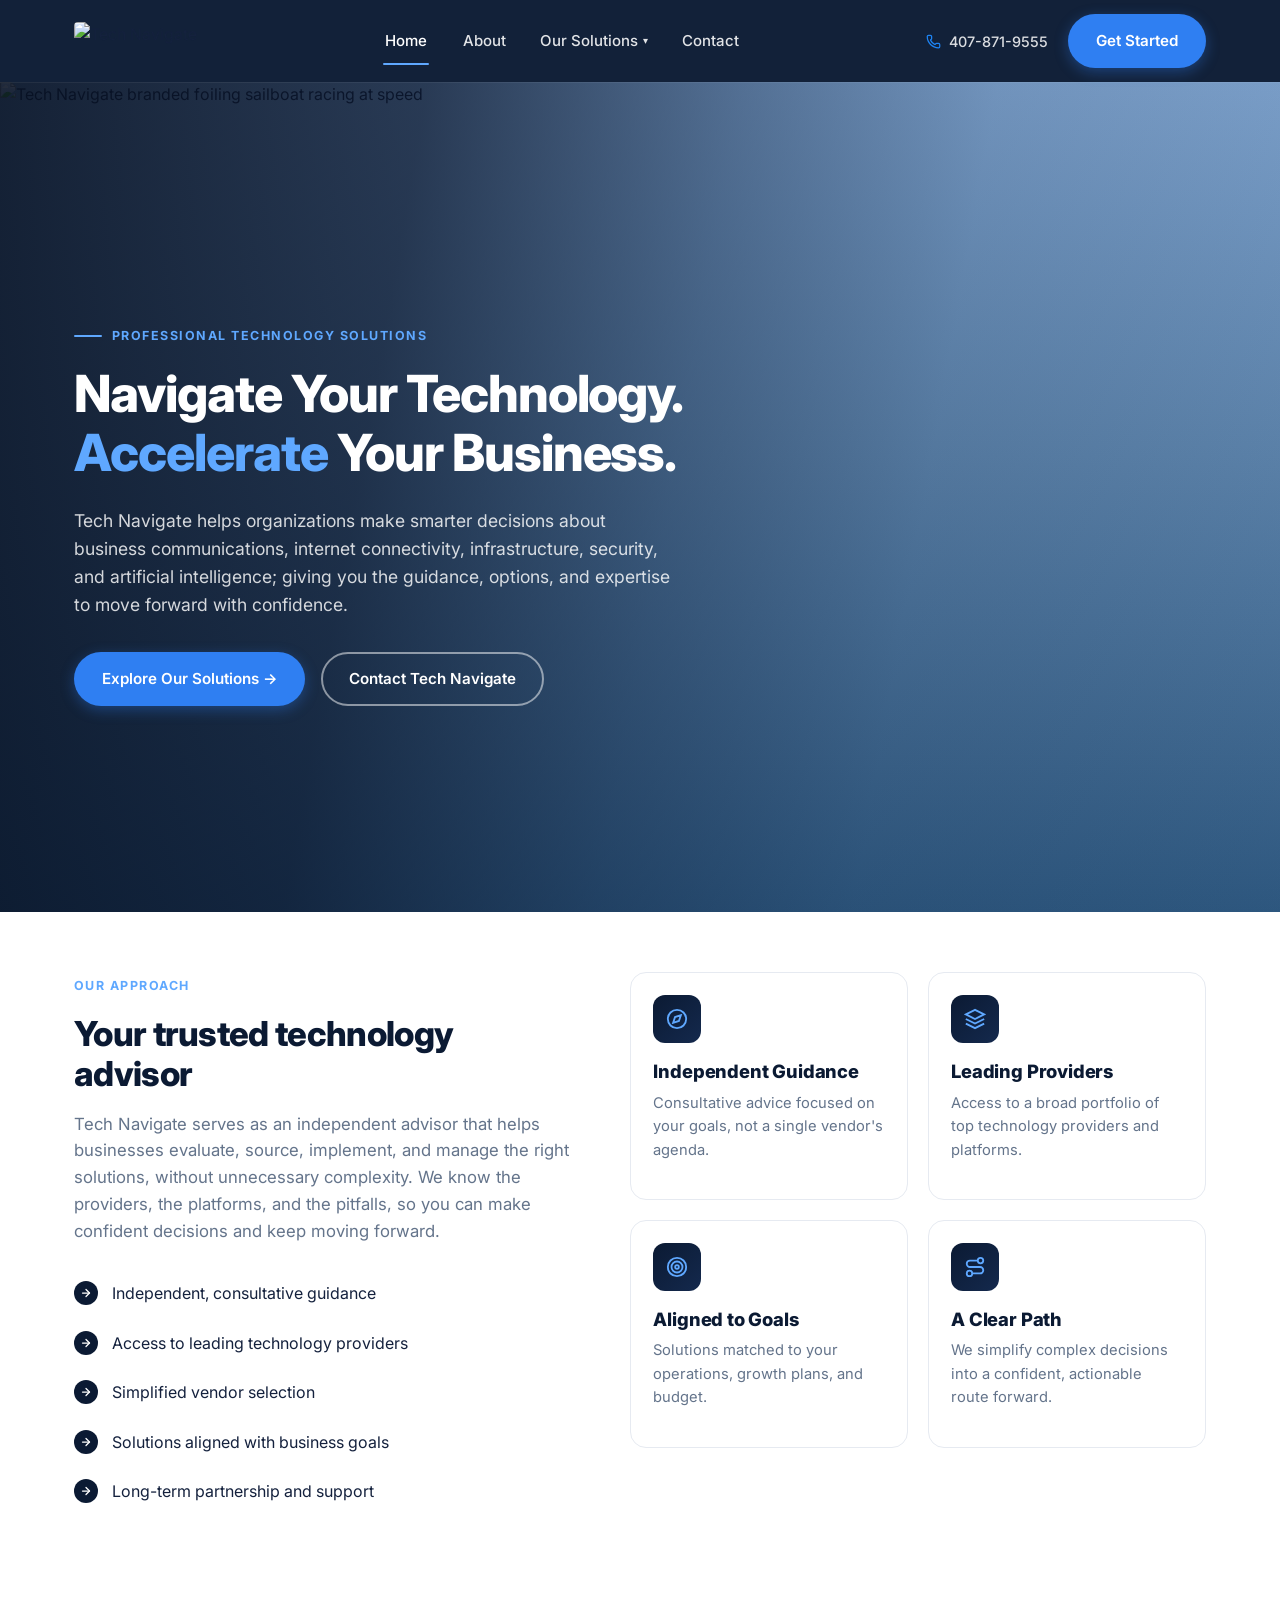
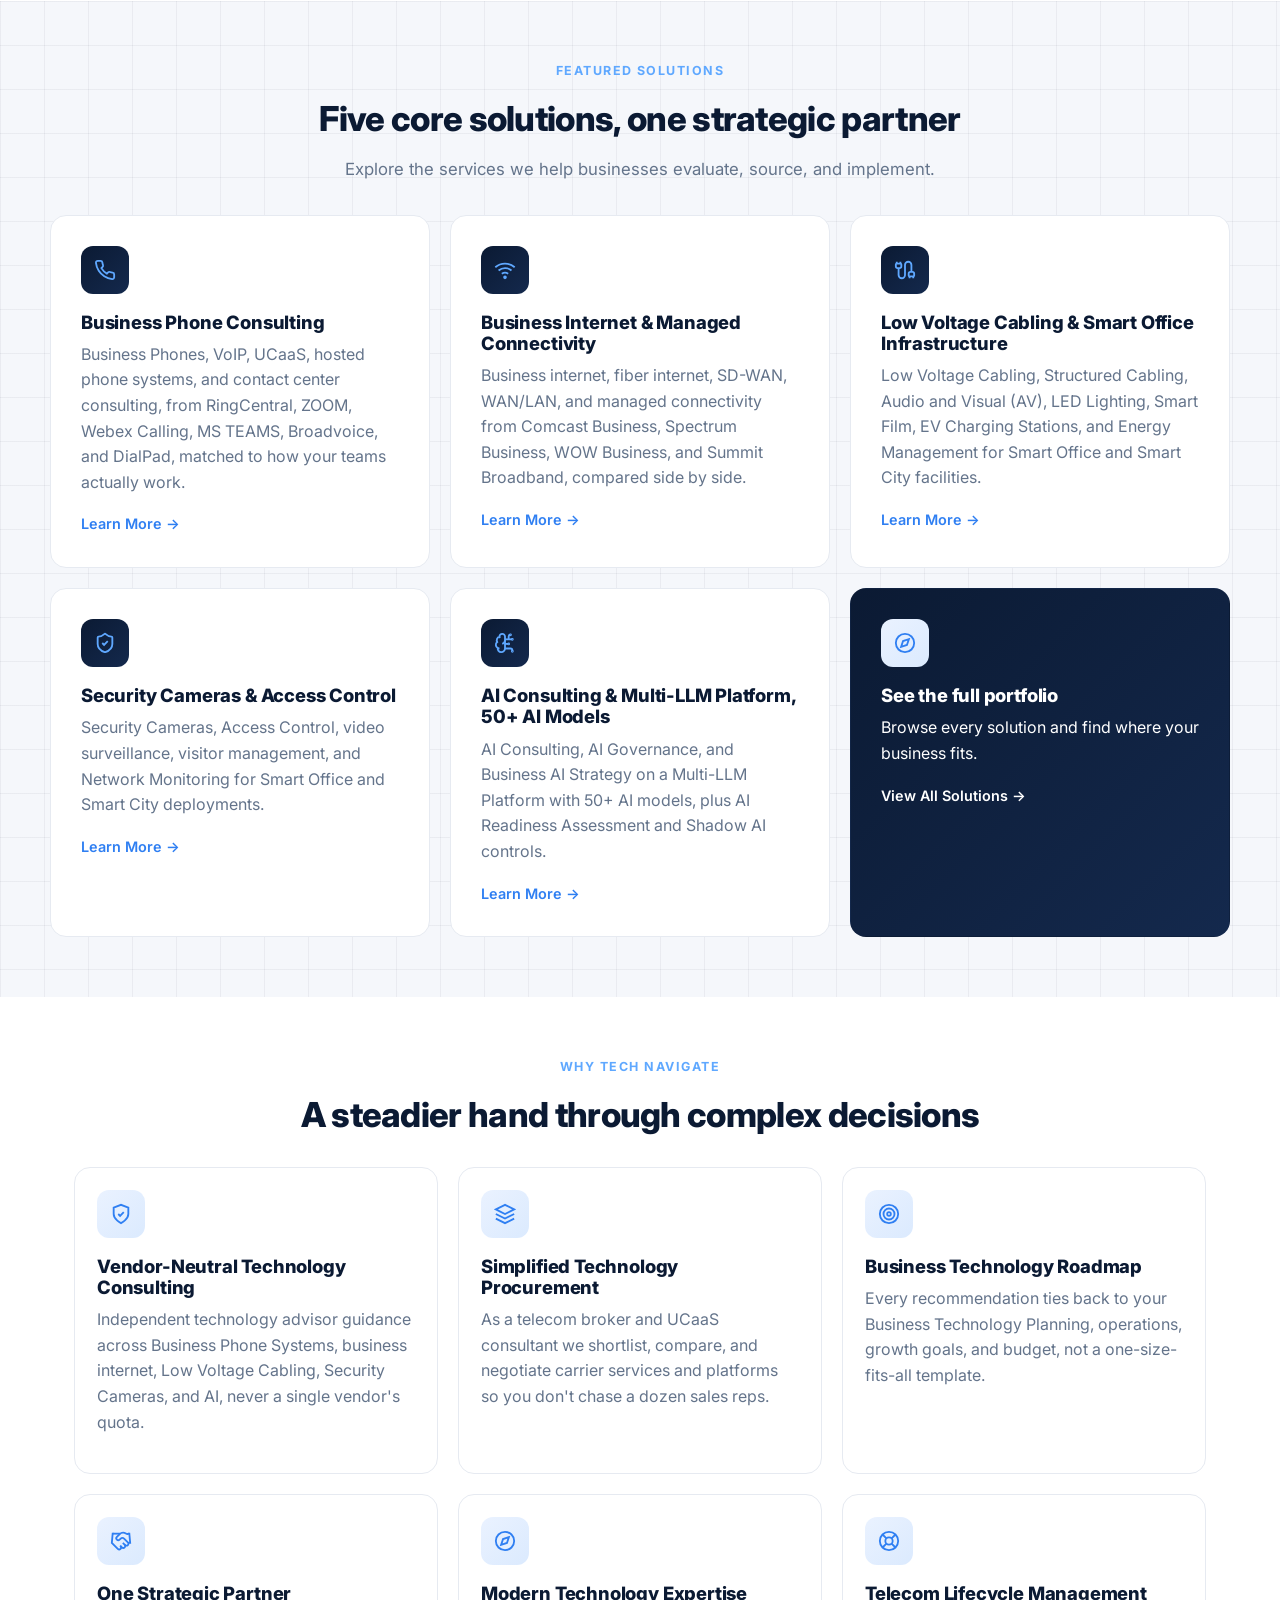
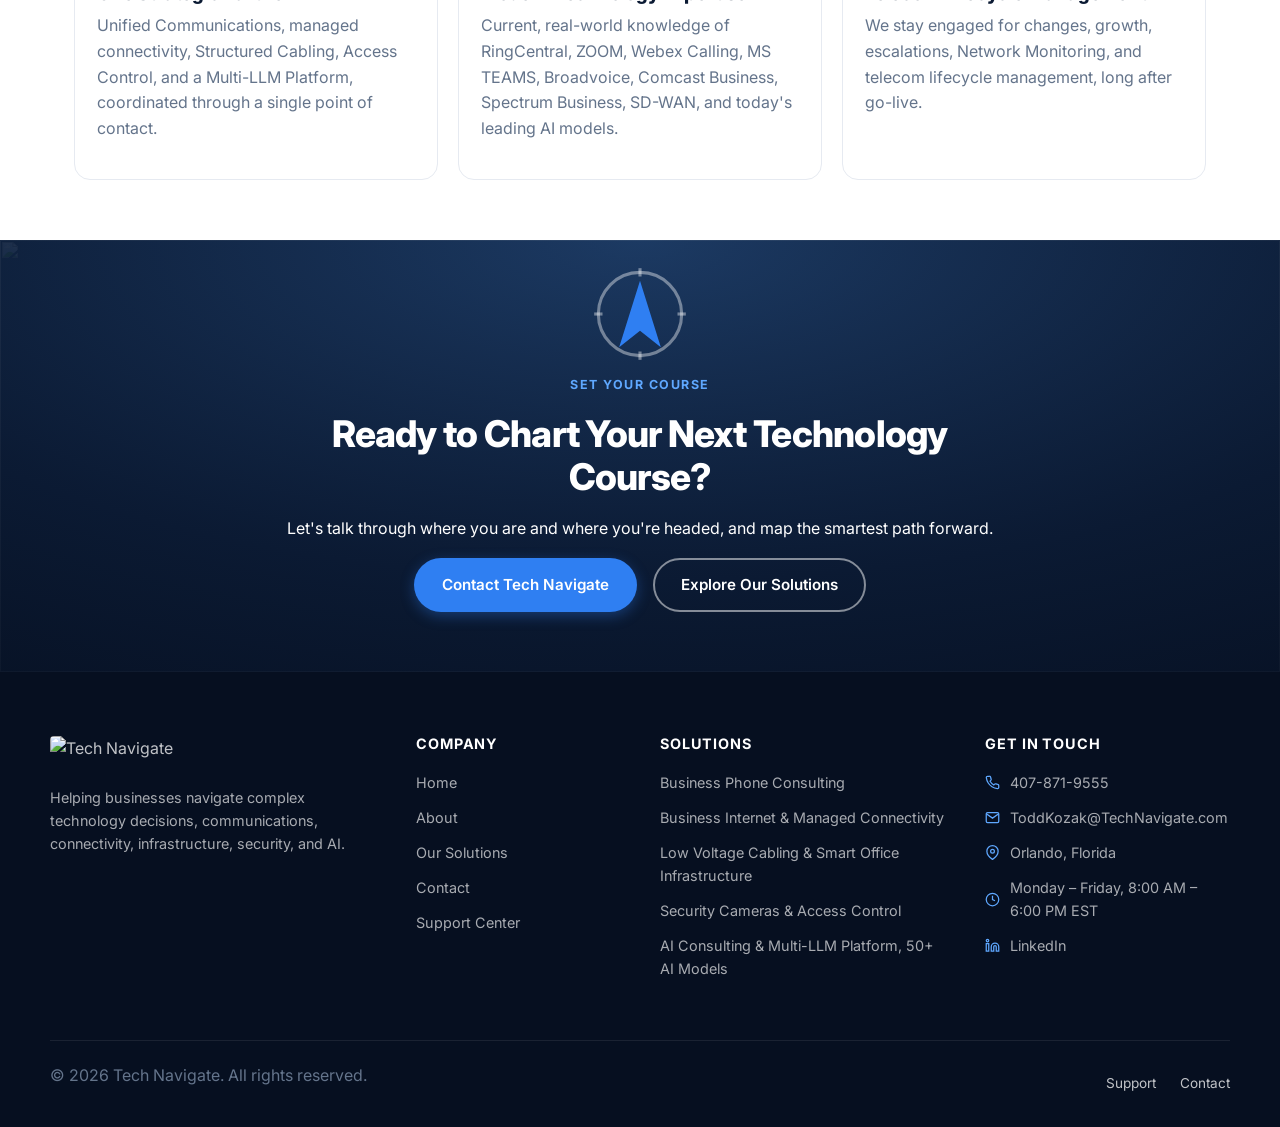
==== index.html @ 0eb5acd7 "Add files via upload" ====
<!DOCTYPE html>
<html lang="en">
<head>
<meta charset="UTF-8">
<meta name="viewport" content="width=device-width, initial-scale=1">
<title>Tech Navigate | Technology Advisor, Telecom Broker &amp; AI Consulting</title>
<meta name="description" content="Vendor-Neutral Technology Consulting for Business Phone Systems, VoIP, UCaaS, business internet, fiber, SD-WAN, Low Voltage Cabling, Security Cameras, Access Control, and a Multi-LLM AI Platform.">
<meta name="keywords" content="technology advisor, telecom broker, telecom consultant, Business Technology Planning, Business Technology Roadmap, UCaaS consultant, SD-WAN consulting, Unified Communications, VoIP, RingCentral, ZOOM, MS TEAMS, Webex Calling, Broadvoice, business internet, fiber internet, Comcast Business, Spectrum Business, WOW Business, Summit Broadband, Low Voltage Cabling, Structured Cabling, Security Cameras, Access Control, Smart Office, AI Consulting, AI Governance, Multi-LLM Platform, AI Readiness Assessment">
<meta name="google-site-verification" content="iRJsbXmgvOK9GEF063qEODKQ9oXsMOYlzMEm0OtPBQo">
<meta property="og:title" content="Tech Navigate | Technology Advisor, Telecom Broker &amp; AI Consulting">
<meta property="og:description" content="Vendor-Neutral Technology Consulting for Business Phone Systems, VoIP, UCaaS, business internet, fiber, SD-WAN, Low Voltage Cabling, Security Cameras, Access Control, and a Multi-LLM AI Platform.">
<meta property="og:type" content="website">
<meta name="twitter:card" content="summary_large_image">
<meta name="twitter:title" content="Tech Navigate | Technology Advisor, Telecom Broker &amp; AI Consulting">
<meta name="twitter:description" content="Vendor-Neutral Technology Consulting for Business Phone Systems, VoIP, UCaaS, business internet, fiber, SD-WAN, Low Voltage Cabling, Security Cameras, Access Control, and a Multi-LLM AI Platform.">
<link rel="preconnect" href="https://fonts.googleapis.com">
<link rel="preconnect" href="https://fonts.gstatic.com" crossorigin>
<link href="https://fonts.googleapis.com/css2?family=Inter:wght@400;500;600;700;800&display=swap" rel="stylesheet">
<link rel="icon" type="image/png" href="assets/favicon-v2.png">
<link rel="stylesheet" href="styles.css">
<style>
  /* Alternate hero treatment: full boat visible, no cropping.
     Trade-off: on wide screens this produces visible letterboxing
     since the photo is roughly square and the hero band is wide/short. */
  .hero-image {
    object-fit: contain !important;
    object-position: right center !important;
  }
  .hero-media::after {
    background: linear-gradient(100deg,
      rgba(6,15,32,0.88) 0%,
      rgba(8,18,38,0.72) 30%,
      rgba(11,26,51,0.38) 52%,
      rgba(11,26,51,0.12) 70%,
      rgba(11,26,51,0.02) 100%) !important;
  }
  .version-banner {
    background: #fbbf24;
    color: #1a1a1a;
    text-align: center;
    padding: 10px;
    font-weight: 700;
    font-size: 0.9rem;
    position: sticky;
    top: 0;
    z-index: 200;
  }
</style>
</head>
<body>

<header class="site-header">
  <div class="header-inner">
    <a href="index.html" class="logo-link">
      <img src="assets/logo.jpg" alt="Tech Navigate" class="logo">
    </a>
    <nav class="main-nav">
      <a href="index.html" class="nav-active">Home</a>
      <a href="about.html">About</a>
      <div class="nav-dropdown">
        <a href="solutions.html">Our Solutions <span class="caret">&#9662;</span></a>
        <div class="dropdown-menu">
          <a href="business-phone-consulting.html"><span class="dropdown-icon"><svg viewBox="0 0 24 24"><path d="M22 16.92v3a2 2 0 0 1-2.18 2 19.79 19.79 0 0 1-8.63-3.07 19.5 19.5 0 0 1-6-6 19.79 19.79 0 0 1-3.07-8.67A2 2 0 0 1 4.11 2h3a2 2 0 0 1 2 1.72c.127.96.362 1.903.7 2.81a2 2 0 0 1-.45 2.11L8.09 9.91a16 16 0 0 0 6 6l1.27-1.27a2 2 0 0 1 2.11-.45c.907.338 1.85.573 2.81.7A2 2 0 0 1 22 16.92z"/></svg></span><span>Business Phone Consulting</span></a>
          <a href="internet-connectivity.html"><span class="dropdown-icon"><svg viewBox="0 0 24 24"><path d="M5 12.55a11 11 0 0 1 14.08 0"/><path d="M1.42 9a16 16 0 0 1 21.16 0"/><path d="M8.53 16.11a6 6 0 0 1 6.95 0"/><circle cx="12" cy="20" r="1"/></svg></span><span>Business Internet &amp; Managed Connectivity</span></a>
          <a href="low-voltage-cabling.html"><span class="dropdown-icon"><svg viewBox="0 0 24 24"><path d="M17 19a1 1 0 0 1-1-1v-2a2 2 0 0 1 2-2h2a2 2 0 0 1 2 2v2a1 1 0 0 1-1 1z"/><path d="M17 21v-2"/><path d="M19 14V6.5a1 1 0 0 0-7 0v11a1 1 0 0 1-7 0V10"/><path d="M21 21v-2"/><path d="M3 5V3"/><path d="M4 10a2 2 0 0 1-2-2V6a1 1 0 0 1 1-1h4a1 1 0 0 1 1 1v2a2 2 0 0 1-2 2z"/><path d="M7 5V3"/></svg></span><span>Low Voltage Cabling &amp; Smart Office Infrastructure</span></a>
          <a href="security-access-control.html"><span class="dropdown-icon"><svg viewBox="0 0 24 24"><path d="M20 13c0 5-3.5 7.5-7.66 8.95a1 1 0 0 1-.67-.01C7.5 20.5 4 18 4 13V6a1 1 0 0 1 1-1c2 0 4.5-1.2 6.24-2.72a1.17 1.17 0 0 1 1.52 0C14.51 3.81 17 5 19 5a1 1 0 0 1 1 1z"/><path d="m9 12 2 2 4-4"/></svg></span><span>Security Cameras &amp; Access Control</span></a>
          <a href="ai-platform.html"><span class="dropdown-icon"><svg viewBox="0 0 24 24"><path d="M12 5a3 3 0 1 0-5.997.125 4 4 0 0 0-2.526 5.77 4 4 0 0 0 .556 6.588A4 4 0 1 0 12 18Z"/><path d="M9 13a4.5 4.5 0 0 0 3-4"/><path d="M6.003 5.125A3 3 0 0 0 6.401 6.5"/><path d="M3.477 10.896a4 4 0 0 1 .585-.396"/><path d="M6 18a4 4 0 0 1-1.967-.516"/><path d="M12 13h4"/><path d="M12 18h6a2 2 0 0 1 2 2v1"/><path d="M12 8h8"/><path d="M16 8V5a2 2 0 0 1 2-2"/><circle cx="16" cy="13" r=".5"/><circle cx="18" cy="3" r=".5"/><circle cx="20" cy="21" r=".5"/><circle cx="20" cy="8" r=".5"/></svg></span><span>AI Consulting &amp; Multi-LLM Platform, 50+ AI Models</span></a>
        </div>
      </div>
      <a href="contact.html">Contact</a>
    </nav>
    <div class="header-actions">
      <a href="tel:+14078719555" class="phone-link"><svg viewBox="0 0 24 24" class="phone-link-icon"><path d="M13.832 16.568a1 1 0 0 0 1.213-.303l.355-.465A2 2 0 0 1 17 15h3a2 2 0 0 1 2 2v3a2 2 0 0 1-2 2A18 18 0 0 1 2 4a2 2 0 0 1 2-2h3a2 2 0 0 1 2 2v3a2 2 0 0 1-.8 1.6l-.468.351a1 1 0 0 0-.292 1.233 14 14 0 0 0 6.392 6.384"/></svg>407-871-9555</a>
      <a href="contact.html" class="btn btn-primary">Get Started</a>
    </div>
  </div>
</header>

<section class="hero">
  <div class="hero-media">
    <img src="assets/sailboat.png" alt="Tech Navigate branded foiling sailboat racing at speed" class="hero-image">
  </div>
  <div class="hero-content" style="position:relative; z-index:2;">
    <p class="eyebrow"><span class="eyebrow-dash"></span> PROFESSIONAL TECHNOLOGY SOLUTIONS</p>
    <h1>Navigate Your Technology. <span class="accent">Accelerate</span> Your Business.</h1>
    <p class="hero-copy">Tech Navigate helps organizations make smarter decisions about business communications, internet connectivity, infrastructure, security, and artificial intelligence; giving you the guidance, options, and expertise to move forward with confidence.</p>
    <div class="hero-buttons">
      <a href="solutions.html" class="btn btn-primary">Explore Our Solutions &rarr;</a>
      <a href="contact.html" class="btn btn-outline">Contact Tech Navigate</a>
    </div>
  </div>
</section>

<section class="section">
  <div class="approach-layout">
    <div>
      <p class="eyebrow">OUR APPROACH</p>
      <h2>Your trusted technology advisor</h2>
      <p class="section-intro">Tech Navigate serves as an independent advisor that helps businesses evaluate, source, implement, and manage the right solutions, without unnecessary complexity. We know the providers, the platforms, and the pitfalls, so you can make confident decisions and keep moving forward.</p>
      <ul class="benefit-list">
        <li>Independent, consultative guidance</li>
        <li>Access to leading technology providers</li>
        <li>Simplified vendor selection</li>
        <li>Solutions aligned with business goals</li>
        <li>Long-term partnership and support</li>
      </ul>
    </div>
    <div class="card-grid two-col">
      <div class="card">
        <div class="icon-square"><svg viewBox="0 0 24 24"><circle cx="12" cy="12" r="10"/><polygon points="16.24 7.76 14.12 14.12 7.76 16.24 9.88 9.88 16.24 7.76"/></svg></div>
        <h3>Independent Guidance</h3>
        <p>Consultative advice focused on your goals, not a single vendor's agenda.</p>
      </div>
      <div class="card">
        <div class="icon-square"><svg viewBox="0 0 24 24"><polygon points="12 2 2 7 12 12 22 7 12 2"/><polyline points="2 17 12 22 22 17"/><polyline points="2 12 12 17 22 12"/></svg></div>
        <h3>Leading Providers</h3>
        <p>Access to a broad portfolio of top technology providers and platforms.</p>
      </div>
      <div class="card">
        <div class="icon-square"><svg viewBox="0 0 24 24"><circle cx="12" cy="12" r="10"/><circle cx="12" cy="12" r="6"/><circle cx="12" cy="12" r="2"/></svg></div>
        <h3>Aligned to Goals</h3>
        <p>Solutions matched to your operations, growth plans, and budget.</p>
      </div>
      <div class="card">
        <div class="icon-square"><svg viewBox="0 0 24 24"><circle cx="6" cy="19" r="3"/><path d="M9 19h8.5a3.5 3.5 0 0 0 0-7h-11a3.5 3.5 0 0 1 0-7H15"/><circle cx="18" cy="5" r="3"/></svg></div>
        <h3>A Clear Path</h3>
        <p>We simplify complex decisions into a confident, actionable route forward.</p>
      </div>
    </div>
  </div>
</section>

<section class="section section-alt">
  <p class="eyebrow center">FEATURED SOLUTIONS</p>
  <h2 class="center">Five core solutions, one strategic partner</h2>
  <p class="section-intro center">Explore the services we help businesses evaluate, source, and implement.</p>

  <div class="card-grid three-col">
    <a href="business-phone-consulting.html" class="solution-card">
      <div class="icon-square"><svg viewBox="0 0 24 24"><path d="M22 16.92v3a2 2 0 0 1-2.18 2 19.79 19.79 0 0 1-8.63-3.07 19.5 19.5 0 0 1-6-6 19.79 19.79 0 0 1-3.07-8.67A2 2 0 0 1 4.11 2h3a2 2 0 0 1 2 1.72c.127.96.362 1.903.7 2.81a2 2 0 0 1-.45 2.11L8.09 9.91a16 16 0 0 0 6 6l1.27-1.27a2 2 0 0 1 2.11-.45c.907.338 1.85.573 2.81.7A2 2 0 0 1 22 16.92z"/></svg></div>
      <h3>Business Phone Consulting</h3>
      <p>Business Phones, VoIP, UCaaS, hosted phone systems, and contact center consulting, from RingCentral, ZOOM, Webex Calling, MS TEAMS, Broadvoice, and DialPad, matched to how your teams actually work.</p>
      <span class="learn-more">Learn More &rarr;</span>
    </a>
    <a href="internet-connectivity.html" class="solution-card">
      <div class="icon-square"><svg viewBox="0 0 24 24"><path d="M5 12.55a11 11 0 0 1 14.08 0"/><path d="M1.42 9a16 16 0 0 1 21.16 0"/><path d="M8.53 16.11a6 6 0 0 1 6.95 0"/><circle cx="12" cy="20" r="1"/></svg></div>
      <h3>Business Internet &amp; Managed Connectivity</h3>
      <p>Business internet, fiber internet, SD-WAN, WAN/LAN, and managed connectivity from Comcast Business, Spectrum Business, WOW Business, and Summit Broadband, compared side by side.</p>
      <span class="learn-more">Learn More &rarr;</span>
    </a>
    <a href="low-voltage-cabling.html" class="solution-card">
      <div class="icon-square"><svg viewBox="0 0 24 24"><path d="M17 19a1 1 0 0 1-1-1v-2a2 2 0 0 1 2-2h2a2 2 0 0 1 2 2v2a1 1 0 0 1-1 1z"/><path d="M17 21v-2"/><path d="M19 14V6.5a1 1 0 0 0-7 0v11a1 1 0 0 1-7 0V10"/><path d="M21 21v-2"/><path d="M3 5V3"/><path d="M4 10a2 2 0 0 1-2-2V6a1 1 0 0 1 1-1h4a1 1 0 0 1 1 1v2a2 2 0 0 1-2 2z"/><path d="M7 5V3"/></svg></div>
      <h3>Low Voltage Cabling &amp; Smart Office Infrastructure</h3>
      <p>Low Voltage Cabling, Structured Cabling, Audio and Visual (AV), LED Lighting, Smart Film, EV Charging Stations, and Energy Management for Smart Office and Smart City facilities.</p>
      <span class="learn-more">Learn More &rarr;</span>
    </a>
    <a href="security-access-control.html" class="solution-card">
      <div class="icon-square"><svg viewBox="0 0 24 24"><path d="M20 13c0 5-3.5 7.5-7.66 8.95a1 1 0 0 1-.67-.01C7.5 20.5 4 18 4 13V6a1 1 0 0 1 1-1c2 0 4.5-1.2 6.24-2.72a1.17 1.17 0 0 1 1.52 0C14.51 3.81 17 5 19 5a1 1 0 0 1 1 1z"/><path d="m9 12 2 2 4-4"/></svg></div>
      <h3>Security Cameras &amp; Access Control</h3>
      <p>Security Cameras, Access Control, video surveillance, visitor management, and Network Monitoring for Smart Office and Smart City deployments.</p>
      <span class="learn-more">Learn More &rarr;</span>
    </a>
    <a href="ai-platform.html" class="solution-card">
      <div class="icon-square"><svg viewBox="0 0 24 24"><path d="M12 5a3 3 0 1 0-5.997.125 4 4 0 0 0-2.526 5.77 4 4 0 0 0 .556 6.588A4 4 0 1 0 12 18Z"/><path d="M9 13a4.5 4.5 0 0 0 3-4"/><path d="M6.003 5.125A3 3 0 0 0 6.401 6.5"/><path d="M3.477 10.896a4 4 0 0 1 .585-.396"/><path d="M6 18a4 4 0 0 1-1.967-.516"/><path d="M12 13h4"/><path d="M12 18h6a2 2 0 0 1 2 2v1"/><path d="M12 8h8"/><path d="M16 8V5a2 2 0 0 1 2-2"/><circle cx="16" cy="13" r=".5"/><circle cx="18" cy="3" r=".5"/><circle cx="20" cy="21" r=".5"/><circle cx="20" cy="8" r=".5"/></svg></div>
      <h3>AI Consulting &amp; Multi-LLM Platform, 50+ AI Models</h3>
      <p>AI Consulting, AI Governance, and Business AI Strategy on a Multi-LLM Platform with 50+ AI models, plus AI Readiness Assessment and Shadow AI controls.</p>
      <span class="learn-more">Learn More &rarr;</span>
    </a>
    <a href="solutions.html" class="solution-card solution-card-cta">
      <div class="icon-square icon-blue"><svg viewBox="0 0 24 24"><circle cx="12" cy="12" r="10"/><polygon points="16.24 7.76 14.12 14.12 7.76 16.24 9.88 9.88 16.24 7.76"/></svg></div>
      <h3>See the full portfolio</h3>
      <p>Browse every solution and find where your business fits.</p>
      <span class="learn-more">View All Solutions &rarr;</span>
    </a>
  </div>
</section>

<section class="section">
  <p class="eyebrow center">WHY TECH NAVIGATE</p>
  <h2 class="center">A steadier hand through complex decisions</h2>

  <div class="card-grid three-col">
    <div class="card">
      <div class="icon-square icon-blue"><svg viewBox="0 0 24 24"><path d="M12 22s8-4 8-10V5l-8-3-8 3v7c0 6 8 10 8 10z"/><polyline points="9 12 11 14 15 10"/></svg></div>
      <h3>Vendor-Neutral Technology Consulting</h3>
      <p>Independent technology advisor guidance across Business Phone Systems, business internet, Low Voltage Cabling, Security Cameras, and AI, never a single vendor's quota.</p>
    </div>
    <div class="card">
      <div class="icon-square icon-blue"><svg viewBox="0 0 24 24"><polygon points="12 2 2 7 12 12 22 7 12 2"/><polyline points="2 17 12 22 22 17"/><polyline points="2 12 12 17 22 12"/></svg></div>
      <h3>Simplified Technology Procurement</h3>
      <p>As a telecom broker and UCaaS consultant we shortlist, compare, and negotiate carrier services and platforms so you don't chase a dozen sales reps.</p>
    </div>
    <div class="card">
      <div class="icon-square icon-blue"><svg viewBox="0 0 24 24"><circle cx="12" cy="12" r="10"/><circle cx="12" cy="12" r="6"/><circle cx="12" cy="12" r="2"/></svg></div>
      <h3>Business Technology Roadmap</h3>
      <p>Every recommendation ties back to your Business Technology Planning, operations, growth goals, and budget, not a one-size-fits-all template.</p>
    </div>
    <div class="card">
      <div class="icon-square icon-blue"><svg viewBox="0 0 24 24"><path d="m11 17 2 2a1 1 0 1 0 3-3"/><path d="m14 14 2.5 2.5a1 1 0 1 0 3-3l-3.88-3.88a3 3 0 0 0-4.24 0l-.88.88a1 1 0 1 1-3-3l2.81-2.81a5.79 5.79 0 0 1 7.06-.87l.47.28a2 2 0 0 0 1.42.25L21 4"/><path d="m21 3 1 11h-2"/><path d="M3 3 2 14l6.5 6.5a1 1 0 1 0 3-3"/><path d="M3 4h8"/></svg></div>
      <h3>One Strategic Partner</h3>
      <p>Unified Communications, managed connectivity, Structured Cabling, Access Control, and a Multi-LLM Platform, coordinated through a single point of contact.</p>
    </div>
    <div class="card">
      <div class="icon-square icon-blue"><svg viewBox="0 0 24 24"><circle cx="12" cy="12" r="10"/><polygon points="16.24 7.76 14.12 14.12 7.76 16.24 9.88 9.88 16.24 7.76"/></svg></div>
      <h3>Modern Technology Expertise</h3>
      <p>Current, real-world knowledge of RingCentral, ZOOM, Webex Calling, MS TEAMS, Broadvoice, Comcast Business, Spectrum Business, SD-WAN, and today's leading AI models.</p>
    </div>
    <div class="card">
      <div class="icon-square icon-blue"><svg viewBox="0 0 24 24"><circle cx="12" cy="12" r="10"/><path d="m4.93 4.93 4.24 4.24"/><path d="m14.83 9.17 4.24-4.24"/><path d="m14.83 14.83 4.24 4.24"/><path d="m9.17 14.83-4.24 4.24"/><circle cx="12" cy="12" r="4"/></svg></div>
      <h3>Telecom Lifecycle Management</h3>
      <p>We stay engaged for changes, growth, escalations, Network Monitoring, and telecom lifecycle management, long after go-live.</p>
    </div>
  </div>
</section>

<section class="cta-banner">
  <div class="cta-banner-media"><img src="assets/cta-horizon.jpg" alt=""></div>
  <div class="cta-watermark">
    <svg viewBox="0 0 24 24" fill="none">
      <circle cx="12" cy="12" r="10" stroke="currentColor" stroke-width="0.75" opacity="0.4"/>
      <line x1="12" y1="1" x2="12" y2="3" stroke="currentColor" stroke-width="0.75" opacity="0.4"/>
      <line x1="12" y1="21" x2="12" y2="23" stroke="currentColor" stroke-width="0.75" opacity="0.4"/>
      <line x1="1" y1="12" x2="3" y2="12" stroke="currentColor" stroke-width="0.75" opacity="0.4"/>
      <line x1="21" y1="12" x2="23" y2="12" stroke="currentColor" stroke-width="0.75" opacity="0.4"/>
      <polygon points="12,4 17,20 12,16 7,20" fill="#2f7ff2"/>
    </svg>
  </div>
  <div class="cta-banner-inner">
    <p class="eyebrow center light">SET YOUR COURSE</p>
    <h2 class="center light">Ready to Chart Your Next Technology Course?</h2>
    <p class="center light">Let's talk through where you are and where you're headed, and map the smartest path forward.</p>
    <div class="hero-buttons center">
      <a href="contact.html" class="btn btn-primary">Contact Tech Navigate</a>
      <a href="solutions.html" class="btn btn-outline-light">Explore Our Solutions</a>
    </div>
  </div>
</section>

<footer class="site-footer">
  <div class="footer-inner">
    <div class="footer-col footer-brand">
      <img src="assets/logo.jpg" alt="Tech Navigate" class="footer-logo">
      <p>Helping businesses navigate complex technology decisions, communications, connectivity, infrastructure, security, and AI.</p>
    </div>
    <div class="footer-col">
      <h4>Company</h4>
      <a href="index.html">Home</a>
      <a href="about.html">About</a>
      <a href="solutions.html">Our Solutions</a>
      <a href="contact.html">Contact</a>
      <a href="support.html">Support Center</a>
    </div>
    <div class="footer-col">
      <h4>Solutions</h4>
      <a href="business-phone-consulting.html">Business Phone Consulting</a>
      <a href="internet-connectivity.html">Business Internet &amp; Managed Connectivity</a>
      <a href="low-voltage-cabling.html">Low Voltage Cabling &amp; Smart Office Infrastructure</a>
      <a href="security-access-control.html">Security Cameras &amp; Access Control</a>
      <a href="ai-platform.html">AI Consulting &amp; Multi-LLM Platform, 50+ AI Models</a>
    </div>
    <div class="footer-col footer-contact">
      <h4>Get in Touch</h4>
      <a href="tel:+14078719555"><svg viewBox="0 0 24 24"><path d="M22 16.92v3a2 2 0 0 1-2.18 2 19.79 19.79 0 0 1-8.63-3.07 19.5 19.5 0 0 1-6-6 19.79 19.79 0 0 1-3.07-8.67A2 2 0 0 1 4.11 2h3a2 2 0 0 1 2 1.72c.127.96.362 1.903.7 2.81a2 2 0 0 1-.45 2.11L8.09 9.91a16 16 0 0 0 6 6l1.27-1.27a2 2 0 0 1 2.11-.45c.907.338 1.85.573 2.81.7A2 2 0 0 1 22 16.92z"/></svg>407-871-9555</a>
      <a href="mailto:ToddKozak@TechNavigate.com"><svg viewBox="0 0 24 24"><path d="M4 4h16c1.1 0 2 .9 2 2v12c0 1.1-.9 2-2 2H4c-1.1 0-2-.9-2-2V6c0-1.1.9-2 2-2z"/><polyline points="22,6 12,13 2,6"/></svg>ToddKozak@TechNavigate.com</a>
      <p><svg viewBox="0 0 24 24"><path d="M21 10c0 7-9 13-9 13s-9-6-9-13a9 9 0 0 1 18 0z"/><circle cx="12" cy="10" r="3"/></svg>Orlando, Florida</p>
      <p><svg viewBox="0 0 24 24"><circle cx="12" cy="12" r="10"/><polyline points="12 6 12 12 16 14"/></svg>Monday &ndash; Friday, 8:00 AM &ndash; 6:00 PM EST</p>
      <a href="https://www.linkedin.com/company/tech-navigate" target="_blank" rel="noopener"><svg viewBox="0 0 24 24"><path d="M16 8a6 6 0 0 1 6 6v7h-4v-7a2 2 0 0 0-2-2 2 2 0 0 0-2 2v7h-4v-7a6 6 0 0 1 6-6z"/><rect x="2" y="9" width="4" height="12"/><circle cx="4" cy="4" r="2"/></svg>LinkedIn</a>
    </div>
  </div>
  <div class="footer-bottom">
    <p>&copy; 2026 Tech Navigate. All rights reserved.</p>
    <div class="footer-bottom-links">
      <a href="support.html">Support</a>
      <a href="contact.html">Contact</a>
    </div>
  </div>
</footer>

</body>
</html>
---- styles.css ----
:root {
  --navy: #0b1a33;
  --navy-dark: #060f20;
  --navy-mid: #14294d;
  --blue: #2f7ff2;
  --blue-light: #5fa8ff;
  --gold: #1d84f4;
  --gold-soft: #36acff;
  --grey-bg: #f5f7fb;
  --text-dark: #14213d;
  --text-muted: #64748b;
  --white: #ffffff;
  --border: #e6eaf1;
  --radius: 10px;
  --radius-lg: 16px;
  --max-width: 1180px;
  --shadow-sm: 0 2px 8px rgba(11,26,51,0.06);
  --shadow-md: 0 12px 32px rgba(11,26,51,0.12);
  --shadow-lg: 0 24px 60px rgba(11,26,51,0.18);
}

* { box-sizing: border-box; }

body {
  margin: 0;
  font-family: 'Inter', -apple-system, BlinkMacSystemFont, "Segoe UI", Roboto, Helvetica, Arial, sans-serif;
  color: var(--text-dark);
  background: var(--white);
  line-height: 1.6;
  -webkit-font-smoothing: antialiased;
}

a { color: inherit; text-decoration: none; }
img { max-width: 100%; display: block; }

h1, h2, h3, h4 { margin: 0 0 0.5em; line-height: 1.15; font-weight: 800; letter-spacing: -0.02em; color: var(--navy); }
h1 { font-size: 3rem; }
h2 { font-size: 2.15rem; }
h3 { font-size: 1.15rem; letter-spacing: -0.01em; }
p { margin: 0 0 1em; color: var(--text-muted); font-size: 1rem; }

.center { text-align: center; margin-left: auto; margin-right: auto; }
.light, .light h1, .light h2, .light h3 { color: var(--white); }
.light p { color: rgba(255,255,255,0.82); }

a:focus-visible, button:focus-visible, input:focus-visible, textarea:focus-visible, select:focus-visible {
  outline: 2px solid var(--blue-light);
  outline-offset: 2px;
}

/* Header */
.site-header {
  background: rgba(11,26,51,0.97);
  backdrop-filter: blur(8px);
  position: sticky;
  top: 0;
  z-index: 100;
  box-shadow: 0 1px 0 rgba(255,255,255,0.06);
}
.header-inner {
  max-width: var(--max-width);
  margin: 0 auto;
  padding: 14px 24px;
  display: flex;
  align-items: center;
  justify-content: space-between;
  gap: 24px;
}
.logo { height: 38px; border-radius: 4px; }
.main-nav {
  display: flex;
  align-items: center;
  gap: 32px;
  flex: 1;
  justify-content: center;
}
.main-nav > a {
  color: rgba(255,255,255,0.88);
  font-size: 0.94rem;
  font-weight: 500;
  padding: 8px 2px;
  position: relative;
  transition: color 0.15s ease;
}
.main-nav > a:hover { color: var(--white); }
.main-nav > a.nav-active { color: var(--white); }
.main-nav > a.nav-active::after {
  content: "";
  position: absolute;
  left: 0; right: 0; bottom: -4px;
  height: 2px;
  background: var(--blue-light);
  border-radius: 2px;
}
.nav-dropdown { position: relative; }
.nav-dropdown > a { color: rgba(255,255,255,0.88); font-size: 0.94rem; font-weight: 500; display: flex; align-items: center; gap: 5px; transition: color 0.15s ease; }
.nav-dropdown:hover > a { color: var(--white); }
.caret { font-size: 0.65em; transition: transform 0.15s ease; }
.nav-dropdown:hover .caret { transform: translateY(1px); }
.dropdown-menu {
  opacity: 0;
  visibility: hidden;
  transform: translateY(6px);
  transition: all 0.15s ease;
  position: absolute;
  top: 100%;
  left: -12px;
  background: var(--white);
  box-shadow: var(--shadow-lg);
  border-radius: var(--radius);
  padding: 10px;
  min-width: 300px;
  margin-top: 10px;
}
.nav-dropdown:hover .dropdown-menu { opacity: 1; visibility: visible; transform: translateY(0); }
.dropdown-menu a {
  display: flex;
  align-items: center;
  gap: 14px;
  padding: 11px 14px;
  color: var(--text-dark);
  font-size: 0.9rem;
  font-weight: 500;
  border-radius: 7px;
  transition: background 0.12s ease;
}
.dropdown-menu a:hover { background: var(--grey-bg); color: var(--blue); }
.dropdown-icon {
  flex: none;
  width: 36px;
  height: 36px;
  border-radius: 9px;
  background: linear-gradient(135deg, var(--navy) 0%, var(--navy-mid) 100%);
  display: flex;
  align-items: center;
  justify-content: center;
}
.dropdown-icon svg { width: 17px; height: 17px; stroke: var(--blue-light); fill: none; stroke-width: 2; }
.header-actions { display: flex; align-items: center; gap: 20px; }
.phone-link { color: rgba(255,255,255,0.85); font-size: 0.9rem; font-weight: 500; transition: color 0.15s ease; display: flex; align-items: center; gap: 8px; }
.phone-link-icon { width: 15px; height: 15px; fill: none; stroke: var(--gold); stroke-width: 2; flex: none; }
.phone-link:hover { color: var(--white); }

.btn {
  display: inline-flex;
  align-items: center;
  gap: 8px;
  padding: 13px 26px;
  border-radius: 999px;
  font-weight: 600;
  font-size: 0.95rem;
  border: 2px solid transparent;
  transition: all 0.18s ease;
  cursor: pointer;
}
.btn-primary { background: var(--blue); color: var(--white); box-shadow: 0 4px 14px rgba(47,127,242,0.35); }
.btn-primary:hover { background: #4c93f5; box-shadow: 0 6px 20px rgba(47,127,242,0.45); transform: translateY(-1px); }
.btn-outline { border-color: rgba(255,255,255,0.5); color: var(--white); }
.btn-outline:hover { background: rgba(255,255,255,0.1); border-color: var(--white); }
.btn-outline-light { border-color: rgba(255,255,255,0.5); color: var(--white); }
.btn-outline-light:hover { background: rgba(255,255,255,0.12); border-color: var(--white); }

/* Hero */
.hero {
  position: relative;
  background: linear-gradient(180deg, #7fa4cf 0%, #5d84ac 45%, #2e5880 100%);
  overflow: hidden;
  min-height: 830px;
  display: flex;
  align-items: center;
}
.hero-media {
  position: absolute;
  inset: 0;
  z-index: 1;
}
.hero-image {
  position: absolute;
  inset: 0;
  width: 100%;
  height: 100%;
  object-fit: contain;
  object-position: 65% 55%;
  display: block;
  filter: saturate(1.05);
}
.hero-media::after {
  content: "";
  position: absolute;
  inset: 0;
  background: linear-gradient(100deg,
    rgba(6,15,32,0.88) 0%,
    rgba(8,18,38,0.72) 30%,
    rgba(11,26,51,0.38) 52%,
    rgba(11,26,51,0.12) 70%,
    rgba(11,26,51,0.02) 100%);
}
.hero-content {
  position: relative;
  z-index: 2;
  max-width: var(--max-width);
  margin: 0 auto;
  padding: 90px 24px 60px;
  color: var(--white);
  width: 100%;
}
.hero-content > * { max-width: 640px; }
.eyebrow {
  display: inline-flex;
  align-items: center;
  gap: 10px;
  font-size: 0.78rem;
  font-weight: 700;
  letter-spacing: 0.12em;
  color: var(--blue-light);
  margin-bottom: 18px;
  text-transform: uppercase;
}
.eyebrow.center { display: flex; width: 100%; justify-content: center; }
.eyebrow-dash { width: 28px; height: 2px; background: var(--blue-light); display: inline-block; border-radius: 2px; }
.hero h1 { color: var(--white); font-size: 3.2rem; }
.hero .accent { color: var(--blue-light); }
.hero-copy { color: rgba(255,255,255,0.82); font-size: 1.1rem; max-width: 600px; margin-bottom: 32px; }
.hero-buttons { display: flex; gap: 16px; flex-wrap: wrap; margin-top: 8px; }
.hero-buttons.center { justify-content: center; }

/* Sections */
.section { padding: 60px 24px; max-width: var(--max-width); margin: 0 auto; }
.section-alt {
  background-color: var(--grey-bg);
  background-image:
    linear-gradient(rgba(11,26,51,0.05) 1px, transparent 1px),
    linear-gradient(90deg, rgba(11,26,51,0.05) 1px, transparent 1px);
  background-size: 44px 44px;
  max-width: 100%;
}
.section-alt > * { max-width: var(--max-width); margin-left: auto; margin-right: auto; }
.section-intro { max-width: 640px; color: var(--text-muted); font-size: 1.05rem; }

.icon-square {
  width: 48px;
  height: 48px;
  border-radius: 12px;
  background: linear-gradient(135deg, var(--navy) 0%, var(--navy-mid) 100%);
  display: flex;
  align-items: center;
  justify-content: center;
  margin-bottom: 18px;
  flex: none;
}
.icon-square svg { width: 22px; height: 22px; stroke: var(--blue-light); fill: none; stroke-width: 2; }
.icon-square.icon-blue { background: linear-gradient(135deg, #eaf2ff 0%, #dbeafe 100%); }
.icon-square.icon-blue svg { stroke: var(--blue); }

.card-grid { display: grid; gap: 20px; margin-top: 32px; }
.card-grid.three-col { grid-template-columns: repeat(3, 1fr); }
.card-grid.four-col { grid-template-columns: repeat(4, 1fr); }
.card-grid.two-col { grid-template-columns: repeat(2, 1fr); margin-top: 0; }

.approach-layout {
  display: grid;
  grid-template-columns: 1fr 1.15fr;
  gap: 56px;
  align-items: start;
}
.approach-layout .card-grid.two-col .card p { font-size: 0.92rem; }

.card {
  background: var(--white);
  border: 1px solid var(--border);
  border-radius: var(--radius-lg);
  padding: 22px;
  transition: box-shadow 0.2s ease, transform 0.2s ease, border-color 0.2s ease;
}
.card:hover { box-shadow: var(--shadow-md); transform: translateY(-3px); border-color: transparent; }
.card h3 { color: var(--navy); }

.solution-card {
  display: block;
  background: var(--white);
  border: 1px solid var(--border);
  border-radius: var(--radius-lg);
  padding: 30px;
  transition: box-shadow 0.2s ease, transform 0.2s ease, border-color 0.2s ease;
}
.solution-card:hover { box-shadow: var(--shadow-md); transform: translateY(-3px); border-color: transparent; }
.solution-card h3 { color: var(--navy); }
.solution-card-cta {
  background: linear-gradient(135deg, var(--navy) 0%, var(--navy-mid) 100%);
  border-color: transparent;
}
.solution-card-cta h3, .solution-card-cta p, .solution-card-cta .learn-more { color: var(--white); }
.btn-navy { background: var(--navy); color: var(--white); }
.btn-navy:hover { background: var(--navy-mid); }

.solution-row {
  display: grid;
  grid-template-columns: 1fr 1fr;
  gap: 56px;
  align-items: center;
  padding: 56px 24px;
  max-width: var(--max-width);
  margin: 0 auto;
}
.solution-row.reverse { direction: rtl; }
.solution-row.reverse > * { direction: ltr; }
.solution-row-photo img {
  width: 100%;
  border-radius: var(--radius-lg);
  box-shadow: var(--shadow-md);
  display: block;
}
.solution-row-checklist {
  display: grid;
  grid-template-columns: 1fr 1fr;
  gap: 4px 24px;
  margin: 20px 0 24px;
}
.solution-row-checklist .benefit-list { margin: 0; }
.solution-row-checklist .benefit-list li { padding-top: 10px; padding-bottom: 10px; font-size: 0.95rem; }
.checkmark-list { list-style: none; padding: 0; margin: 0; }
.checkmark-list li {
  display: flex;
  align-items: flex-start;
  gap: 8px;
  padding: 10px 0;
  font-size: 0.95rem;
  color: var(--text-dark);
}
.checkmark-list li::before {
  content: "";
  flex: none;
  width: 16px;
  height: 16px;
  margin-top: 2px;
  background-image: url("data:image/svg+xml,%3Csvg xmlns='http://www.w3.org/2000/svg' viewBox='0 0 24 24' fill='none' stroke='%232f7ff2' stroke-width='3' stroke-linecap='round' stroke-linejoin='round'%3E%3Cpath d='M20 6 9 17l-5-5'/%3E%3C/svg%3E");
  background-size: contain;
  background-repeat: no-repeat;
}
.cta-tile-icon {
  width: 48px;
  height: 48px;
  color: var(--white);
  margin-bottom: 18px;
  opacity: 0.9;
}
.cta-tile-icon svg { width: 100%; height: 100%; }
.learn-more { color: var(--blue); font-weight: 600; font-size: 0.9rem; display: inline-flex; align-items: center; gap: 4px; }

/* Icon color shift on card hover */
.solution-card:hover .icon-square svg { stroke: var(--white); }
.solution-card:hover .icon-square { background: linear-gradient(135deg, var(--blue) 0%, #1d63d6 100%); }

/* CTA banner */
.cta-banner {
  position: relative;
  background: radial-gradient(120% 140% at 50% 0%, #1c3a63 0%, var(--navy) 60%, var(--navy-dark) 100%);
  padding: 60px 24px;
  overflow: hidden;
}
.cta-banner-media {
  position: absolute;
  inset: 0;
  z-index: 0;
}
.cta-banner-media img {
  width: 100%;
  height: 100%;
  object-fit: cover;
  opacity: 0.35;
}
.cta-banner-media::after {
  content: "";
  position: absolute;
  inset: 0;
  background: radial-gradient(120% 140% at 50% 0%, rgba(28,58,99,0.7) 0%, rgba(11,26,51,0.85) 55%, rgba(6,15,32,0.92) 100%);
}
.cta-watermark { position: absolute; top: 24px; left: 50%; transform: translateX(-50%); width: 100px; height: 100px; z-index: 1; color: #ffffff; }
.cta-watermark svg { width: 100%; height: 100%; }
.cta-banner-inner { max-width: 720px; margin: 0 auto; position: relative; z-index: 1; padding-top: 75px; }
.cta-banner h2 { font-size: 2.3rem; }

.use-cases-layout {
  display: grid;
  grid-template-columns: 1.1fr 1fr;
  gap: 48px;
  align-items: start;
}
.why-tile {
  background: var(--navy);
  border-radius: var(--radius-lg);
  padding: 40px;
  color: var(--white);
  box-shadow: var(--shadow-lg);
}
.why-tile .why-icon { width: 48px; height: 48px; color: var(--white); margin-bottom: 20px; }
.why-tile .why-icon svg { width: 100%; height: 100%; }
.why-tile h2 { color: var(--white); font-size: 1.5rem; margin-top: 0; }
.why-tile p { color: rgba(255,255,255,0.8); }
.why-tile .hero-buttons { margin-top: 24px; }

.overview-layout {
  display: grid;
  grid-template-columns: 1fr 1fr;
  gap: 48px;
  align-items: start;
}
.overview-photo {
  aspect-ratio: 4 / 3;
  overflow: hidden;
  border-radius: var(--radius-lg);
  border: 1px solid var(--border);
  box-shadow: var(--shadow-lift, var(--shadow-md));
}
.overview-photo img { width: 100%; height: 100%; object-fit: cover; display: block; }

.benefit-tiles {
  display: grid;
  grid-template-columns: repeat(3, 1fr);
  gap: 16px;
  margin-top: 40px;
}
.benefit-tile {
  display: flex;
  align-items: flex-start;
  gap: 12px;
  background: var(--white);
  border: 1px solid var(--border);
  border-radius: var(--radius);
  padding: 20px;
  box-shadow: var(--shadow-sm);
}
.benefit-tile .check-badge {
  flex: none;
  width: 24px;
  height: 24px;
  border-radius: 50%;
  background: var(--gold);
  display: flex;
  align-items: center;
  justify-content: center;
  margin-top: 2px;
}
.benefit-tile .check-badge svg { width: 14px; height: 14px; stroke: var(--navy); fill: none; stroke-width: 3; }
.benefit-tile span.label { font-weight: 500; color: var(--text-dark); font-size: 0.95rem; }

.numbered-list .num { background: var(--navy) !important; color: var(--gold) !important; border-radius: 8px !important; }

/* Footer */
.site-footer { background: var(--navy-dark); color: rgba(255,255,255,0.75); padding: 64px 24px 0; }
.footer-inner {
  max-width: var(--max-width);
  margin: 0 auto;
  display: grid;
  grid-template-columns: 1.6fr 1fr 1.4fr 1.2fr;
  gap: 40px;
  padding-bottom: 48px;
}
.footer-logo { height: 34px; margin-bottom: 16px; border-radius: 4px; }
.footer-col a, .footer-col p { display: block; color: rgba(255,255,255,0.65); font-size: 0.9rem; margin-bottom: 12px; transition: color 0.15s ease; }
.footer-contact a, .footer-contact p { display: flex; align-items: center; gap: 10px; }
.footer-contact svg { width: 15px; height: 15px; stroke: var(--blue-light); fill: none; stroke-width: 2; flex: none; }
.footer-col a:hover { color: var(--white); }
.footer-col h4 { color: var(--white); font-size: 0.9rem; margin-bottom: 18px; text-transform: uppercase; letter-spacing: 0.06em; font-weight: 700; }
.footer-bottom {
  max-width: var(--max-width);
  margin: 0 auto;
  display: flex;
  justify-content: space-between;
  align-items: center;
  padding: 22px 0;
  border-top: 1px solid rgba(255,255,255,0.08);
  font-size: 0.85rem;
}
.footer-bottom-links { display: flex; gap: 24px; }
.footer-bottom-links a:hover { color: var(--white); }

/* Inner page hero */
.page-hero {
  position: relative;
  background: radial-gradient(120% 140% at 100% 0%, #1c3a63 0%, var(--navy) 55%, var(--navy-dark) 100%);
  overflow: hidden;
}
.page-hero-media {
  position: absolute;
  inset: 0;
  z-index: 0;
}
.page-hero-media img {
  width: 100%;
  height: 100%;
  object-fit: cover;
  opacity: 0.28;
}
.page-hero-media::after {
  content: "";
  position: absolute;
  inset: 0;
  background: radial-gradient(120% 140% at 100% 0%, rgba(28,58,99,0.75) 0%, rgba(11,26,51,0.88) 55%, rgba(6,15,32,0.95) 100%);
}
.page-hero-watermark {
  position: absolute;
  right: -40px;
  top: 50%;
  transform: translateY(-50%);
  width: 340px;
  height: 340px;
  pointer-events: none;
  z-index: 1;
}
.page-hero-watermark .ring {
  position: absolute;
  inset: 0;
  border: 1px solid rgba(255,255,255,0.12);
  border-radius: 50%;
}
.page-hero-watermark .ring::before,
.page-hero-watermark .ring::after {
  content: "";
  position: absolute;
  background: rgba(255,255,255,0.12);
}
.page-hero-watermark .ring::before { top: -10px; left: 50%; width: 1px; height: 20px; transform: translateX(-50%); }
.page-hero-watermark .ring::after { top: 50%; left: -10px; width: 20px; height: 1px; transform: translateY(-50%); }
.page-hero-watermark .compass-arrow {
  position: absolute;
  left: 50%;
  top: 50%;
  width: 130px;
  height: 200px;
  transform: translate(-50%, -50%);
}
.page-hero-content {
  position: relative;
  z-index: 2;
  max-width: var(--max-width);
  margin: 0 auto;
  padding: 72px 24px;
  color: var(--white);
}
.page-hero h1 { color: var(--white); font-size: 2.6rem; max-width: 760px; }
.page-hero-sub { color: rgba(255,255,255,0.82); font-size: 1.08rem; max-width: 620px; }

.two-col-media {
  display: grid;
  grid-template-columns: 1fr 1fr;
  gap: 56px;
  align-items: center;
  margin-top: 32px;
}
.two-col-media img { border-radius: var(--radius-lg); box-shadow: var(--shadow-md); }
.photo-frame {
  position: relative;
}
.photo-frame img { width: 100%; aspect-ratio: 16 / 10; object-fit: cover; display: block; border-radius: var(--radius-lg); box-shadow: var(--shadow-md); }
.photo-frame .badge-compass {
  position: absolute;
  bottom: -22px;
  right: -22px;
  width: 64px;
  height: 64px;
  border-radius: 50%;
  background: rgba(255,255,255,0.15);
  backdrop-filter: blur(6px);
  -webkit-backdrop-filter: blur(6px);
  box-shadow: var(--shadow-md);
  display: flex;
  align-items: center;
  justify-content: center;
}
.photo-frame .badge-compass svg { width: 26px; height: 26px; }
.photo-placeholder {
  width: 100%;
  aspect-ratio: 4 / 3;
  border-radius: var(--radius-lg);
  background: linear-gradient(135deg, var(--navy) 0%, var(--navy-mid) 100%);
  box-shadow: var(--shadow-md);
  display: flex;
  align-items: center;
  justify-content: center;
  color: rgba(255,255,255,0.4);
  font-size: 0.9rem;
  text-align: center;
  padding: 24px;
}

.benefit-list { list-style: none; padding: 0; margin: 24px 0; }
.benefit-list li {
  padding: 12px 0 12px 38px;
  position: relative;
  color: var(--text-dark);
  font-size: 1rem;
}
.benefit-list li::before {
  content: "";
  position: absolute;
  left: 0;
  top: 12px;
  width: 24px;
  height: 24px;
  border-radius: 50%;
  background-color: var(--navy);
  background-image: url("data:image/svg+xml,%3Csvg xmlns='http://www.w3.org/2000/svg' viewBox='0 0 24 24' fill='none' stroke='white' stroke-width='2.5' stroke-linecap='round' stroke-linejoin='round'%3E%3Cline x1='5' y1='12' x2='19' y2='12'/%3E%3Cpolyline points='12 5 19 12 12 19'/%3E%3C/svg%3E");
  background-repeat: no-repeat;
  background-position: center;
  background-size: 12px 12px;
}

.tag-list { display: flex; flex-wrap: wrap; gap: 10px; margin: 24px 0; }
.tag {
  background: var(--white);
  border: 1px solid var(--border);
  border-radius: 999px;
  padding: 9px 18px;
  font-size: 0.85rem;
  font-weight: 500;
  color: var(--navy);
  transition: border-color 0.15s ease, color 0.15s ease;
}
.tag:hover { border-color: var(--blue); color: var(--blue); }

.numbered-list { list-style: none; padding: 0; margin: 24px 0; counter-reset: item; }
.numbered-list li {
  display: flex;
  gap: 18px;
  align-items: flex-start;
  padding: 18px 0;
  border-bottom: 1px solid var(--border);
}
.numbered-list li span:last-child { padding-top: 4px; color: var(--text-dark); }
.numbered-list .num {
  flex: none;
  width: 34px;
  height: 34px;
  border-radius: 50%;
  background: linear-gradient(135deg, var(--blue) 0%, #1d63d6 100%);
  color: var(--white);
  display: flex;
  align-items: center;
  justify-content: center;
  font-weight: 700;
  font-size: 0.9rem;
}

.related-grid { display: grid; grid-template-columns: repeat(3, 1fr); gap: 20px; margin-top: 24px; }
.related-card {
  display: block;
  background: var(--white);
  border: 1px solid var(--border);
  border-radius: var(--radius);
  padding: 22px;
  transition: box-shadow 0.2s ease, transform 0.2s ease;
}
.related-card:hover { box-shadow: var(--shadow-md); transform: translateY(-2px); }
.related-card h4 { color: var(--navy); margin: 0 0 8px; font-size: 1rem; }
.related-card .learn-more { font-size: 0.85rem; }

/* Contact / forms */
.contact-layout {
  display: grid;
  grid-template-columns: 1.3fr 1fr;
  gap: 48px;
  max-width: var(--max-width);
  margin: 0 auto;
  padding: 72px 24px;
}
.form-card {
  background: var(--white);
  border: 1px solid var(--border);
  border-radius: var(--radius-lg);
  padding: 36px;
  box-shadow: var(--shadow-sm);
}
.form-row { display: grid; grid-template-columns: 1fr 1fr; gap: 16px; }
.form-group { margin-bottom: 20px; }
.form-group label { display: block; font-size: 0.88rem; font-weight: 600; color: var(--text-dark); margin-bottom: 7px; }
.form-group input,
.form-group select,
.form-group textarea {
  width: 100%;
  padding: 13px 15px;
  border: 1.5px solid var(--border);
  border-radius: 8px;
  font-size: 0.95rem;
  font-family: inherit;
  color: var(--text-dark);
  transition: border-color 0.15s ease;
}
.form-group textarea { min-height: 130px; resize: vertical; }
.form-group input:focus,
.form-group select:focus,
.form-group textarea:focus { outline: none; border-color: var(--blue); }

.contact-info-list { list-style: none; padding: 0; margin: 24px 0; }
.contact-info-list li { display: flex; align-items: flex-start; gap: 16px; padding: 16px 0; border-bottom: 1px solid var(--border); }
.contact-info-list .dropdown-icon { margin-top: 2px; }
.contact-info-list .label { display: block; font-size: 0.78rem; color: var(--text-muted); margin-bottom: 5px; text-transform: uppercase; letter-spacing: 0.06em; font-weight: 600; }
.contact-info-list .value { font-weight: 600; color: var(--navy); font-size: 1.02rem; }

/* Vendor support directory */
.vendor-search { margin: 24px 0; }
.vendor-search input {
  width: 100%;
  max-width: 420px;
  padding: 13px 18px;
  border: 1.5px solid var(--border);
  border-radius: 999px;
  font-size: 0.95rem;
}
.vendor-search input:focus { outline: none; border-color: var(--blue); }
.vendor-grid {
  display: grid;
  grid-template-columns: repeat(3, 1fr);
  gap: 2px 24px;
  margin: 24px 0;
}
.vendor-row {
  display: flex;
  justify-content: space-between;
  gap: 12px;
  padding: 11px 0;
  border-bottom: 1px solid var(--border);
  font-size: 0.9rem;
}
.vendor-row .vendor-name { color: var(--text-dark); }
.vendor-row .vendor-phone { color: var(--blue); font-weight: 600; white-space: nowrap; }
.vendor-count { color: var(--text-muted); font-size: 0.85rem; margin-top: 12px; }

/* Responsive */
@media (max-width: 900px) {
  .main-nav { display: none; }
  .card-grid.three-col, .card-grid.four-col, .card-grid.two-col { grid-template-columns: 1fr 1fr; }
  .approach-layout { grid-template-columns: 1fr; }
  .use-cases-layout { grid-template-columns: 1fr; }
  .footer-inner { grid-template-columns: 1fr 1fr; }
  h1 { font-size: 2.1rem; }
  .hero h1 { font-size: 2.3rem; }
  .two-col-media { grid-template-columns: 1fr; }
  .related-grid { grid-template-columns: 1fr; }
  .contact-layout { grid-template-columns: 1fr; }
  .form-row { grid-template-columns: 1fr; }
  .solution-row { grid-template-columns: 1fr; }
  .solution-row.reverse { direction: ltr; }
  .solution-row-checklist { grid-template-columns: 1fr; }
  .vendor-grid { grid-template-columns: 1fr 1fr; }
  .section { padding: 64px 24px; }
}
@media (max-width: 560px) {
  .card-grid.three-col, .card-grid.four-col, .card-grid.two-col { grid-template-columns: 1fr; }
  .footer-inner { grid-template-columns: 1fr; }
  .footer-bottom { flex-direction: column; gap: 10px; text-align: center; }
  .vendor-grid { grid-template-columns: 1fr; }
}
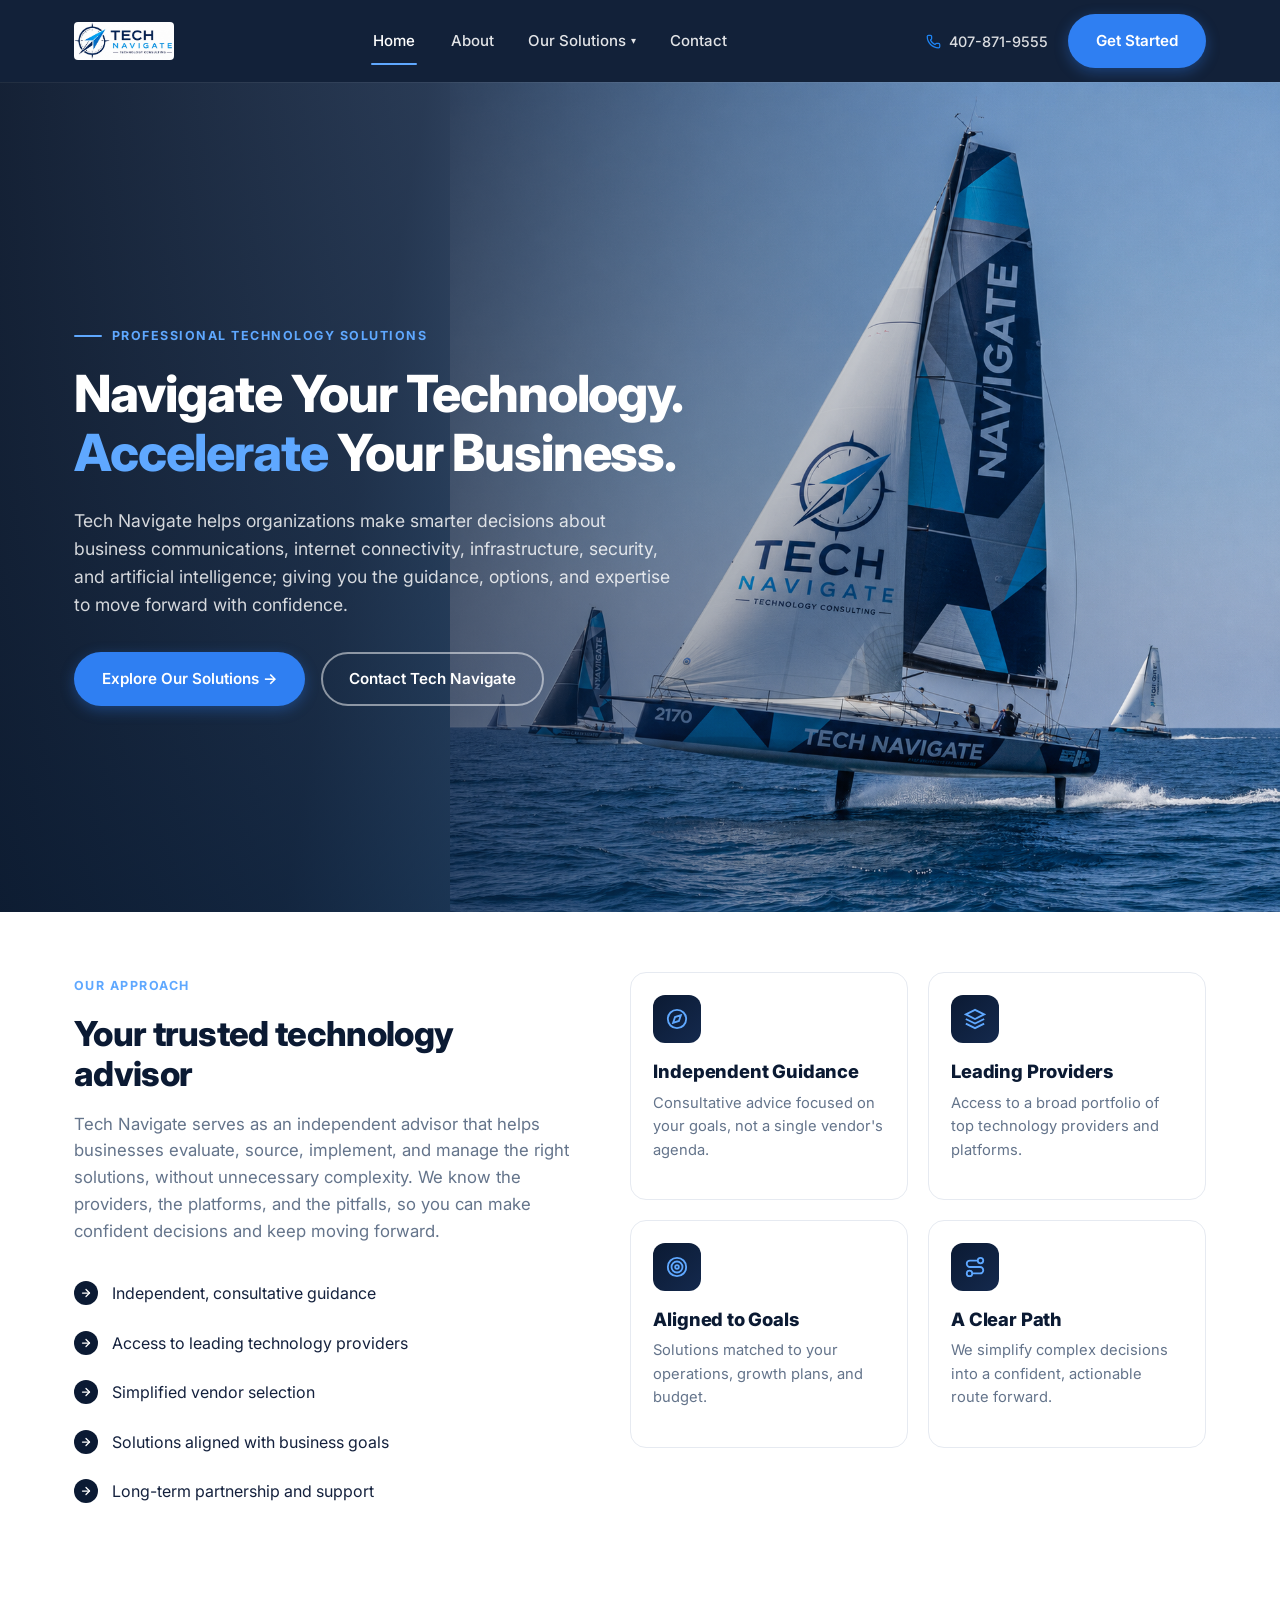
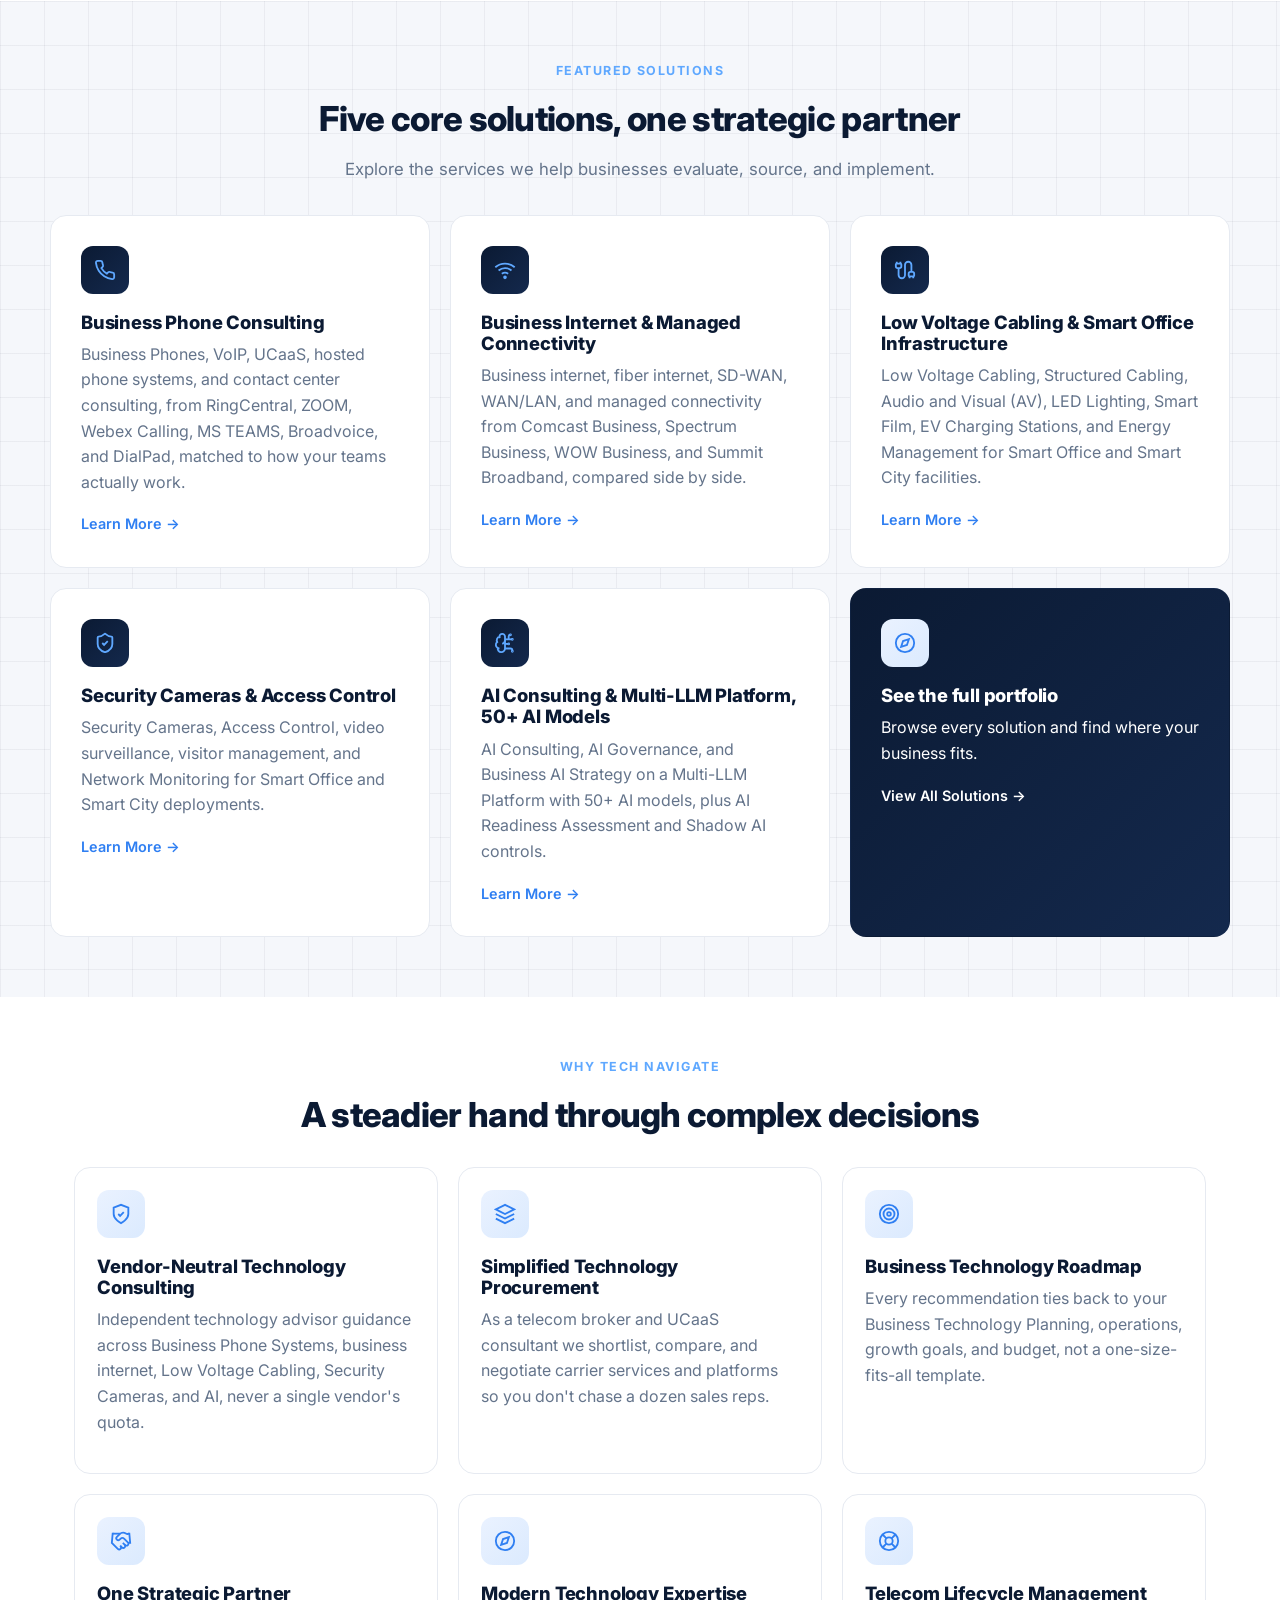
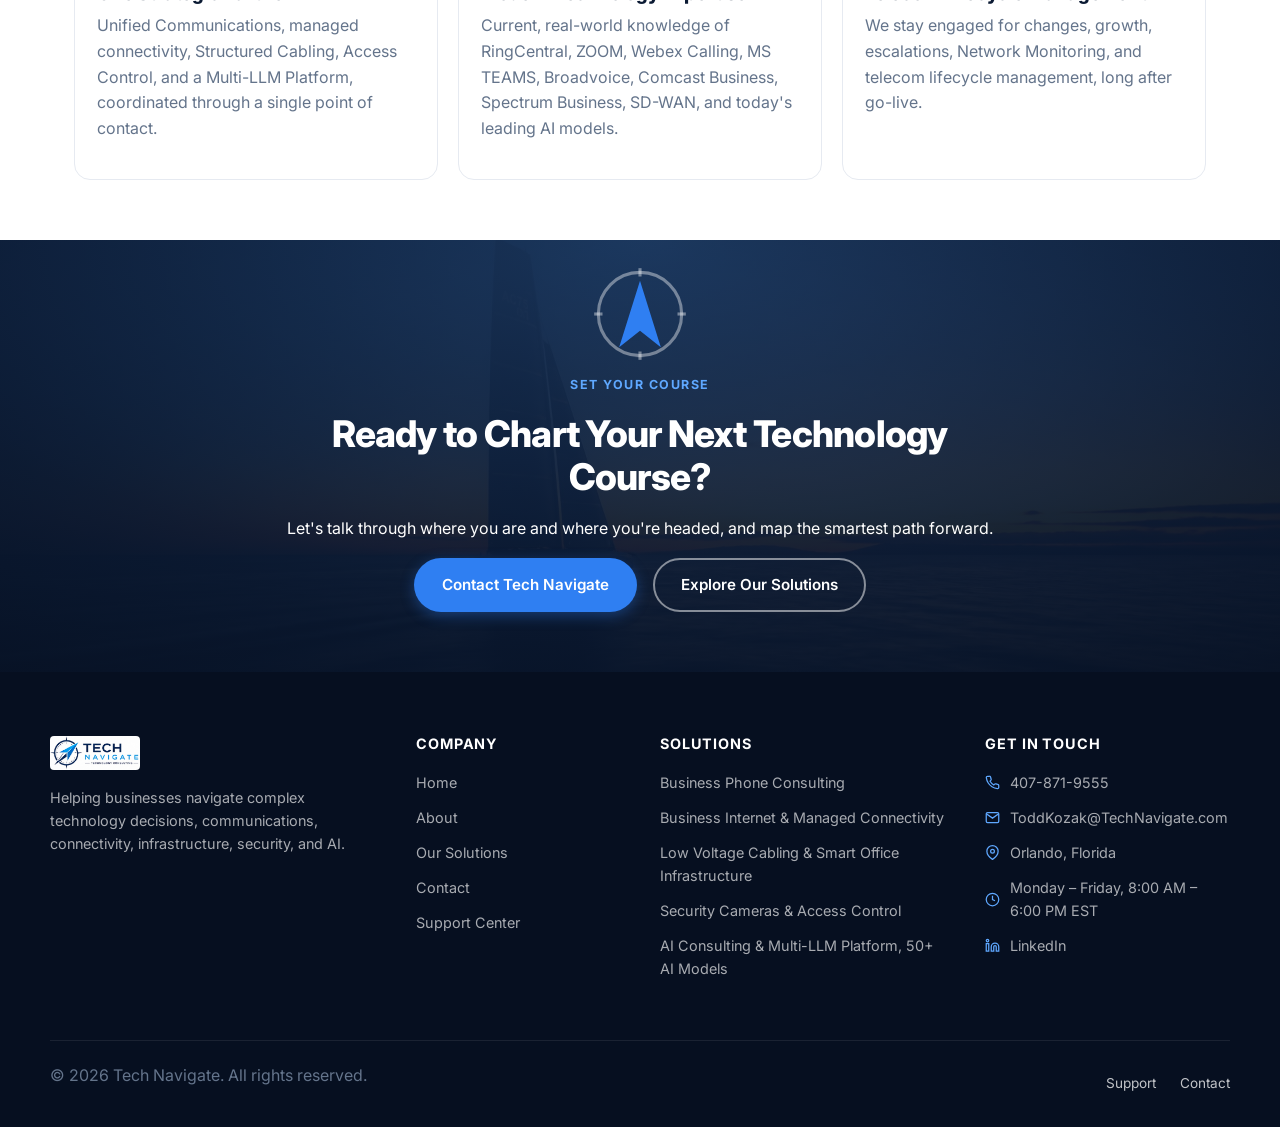
==== commit 8d9cfb3b: "Update index.html" ====
--- a/index.html
+++ b/index.html
@@ -1,6 +1,15 @@
 <!DOCTYPE html>
 <html lang="en">
 <head>
+<!-- Google tag (gtag.js) -->
+<script async src="https://www.googletagmanager.com/gtag/js?id=G-B1SPKSMVHJ"></script>
+<script>
+  window.dataLayer = window.dataLayer || [];
+  function gtag(){dataLayer.push(arguments);}
+  gtag('js', new Date());
+
+  gtag('config', 'G-B1SPKSMVHJ');
+</script>
 <meta charset="UTF-8">
 <meta name="viewport" content="width=device-width, initial-scale=1">
 <title>Tech Navigate | Technology Advisor, Telecom Broker &amp; AI Consulting</title>
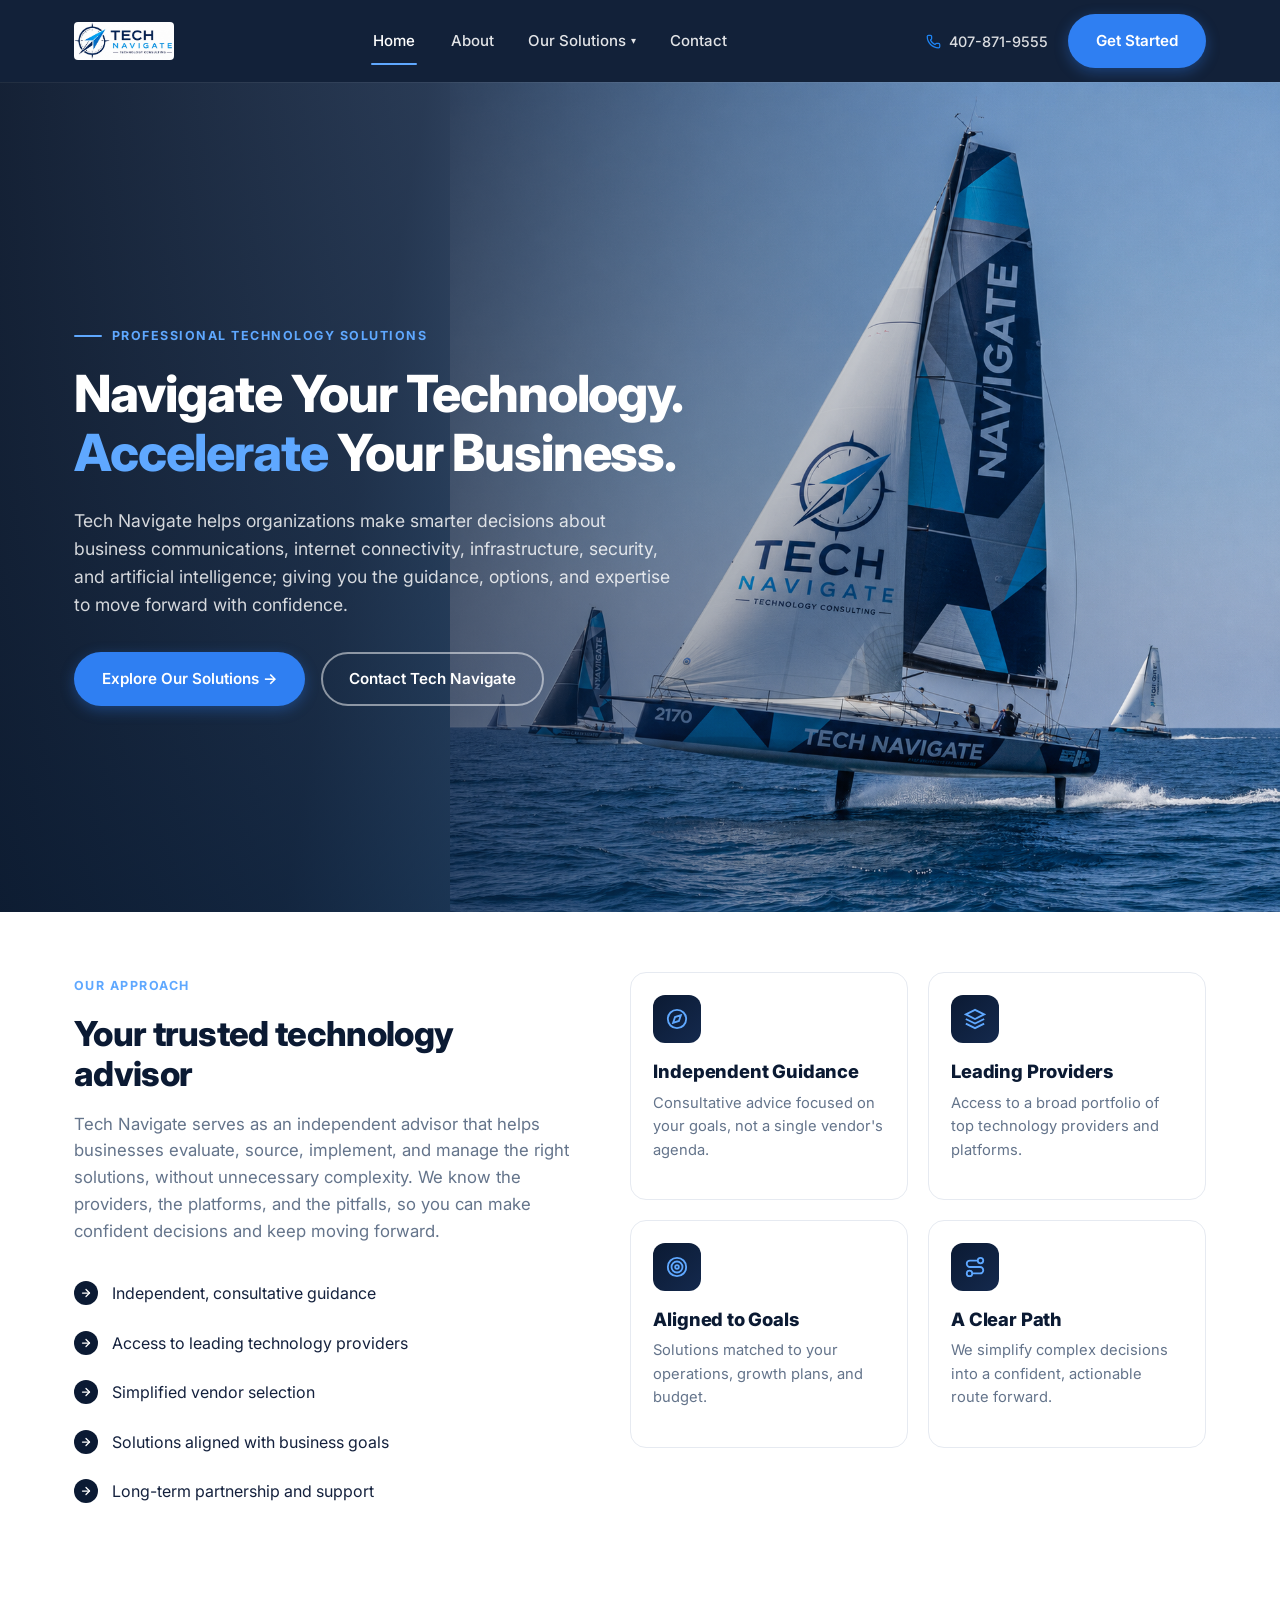
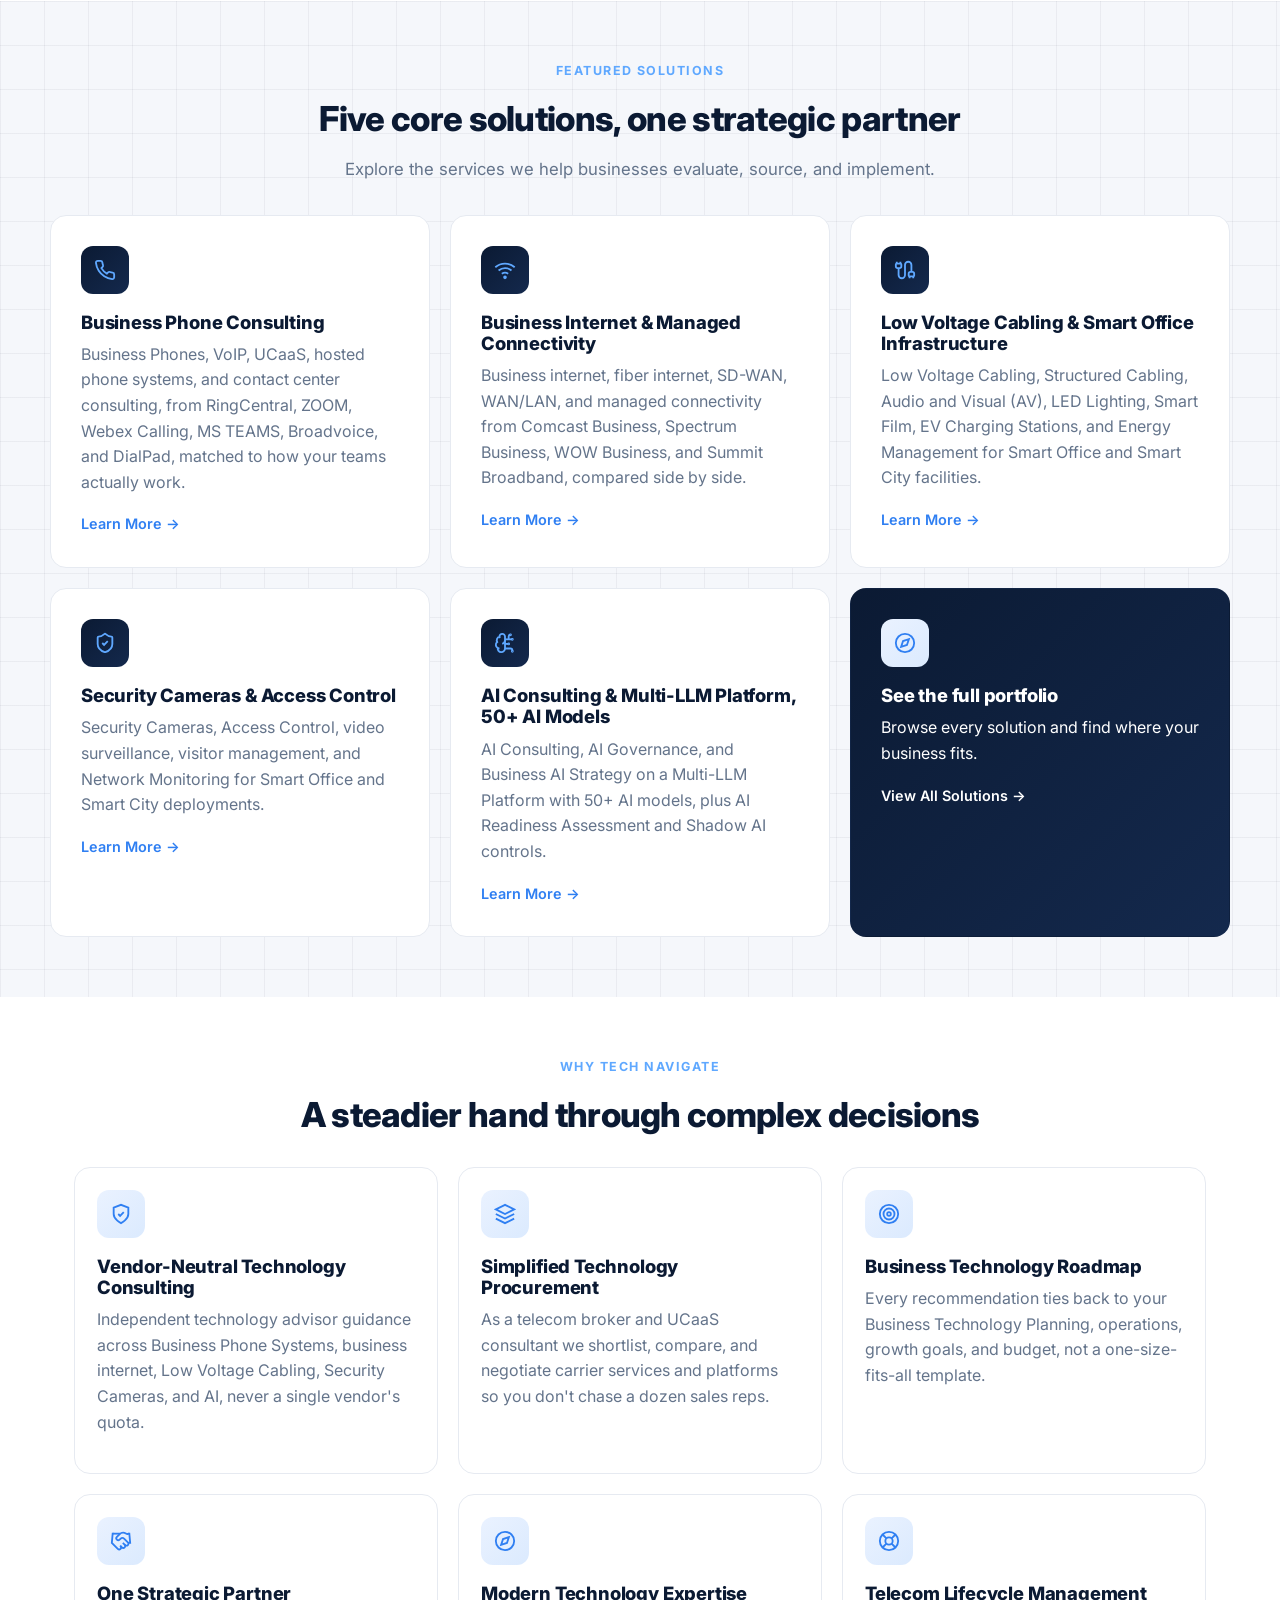
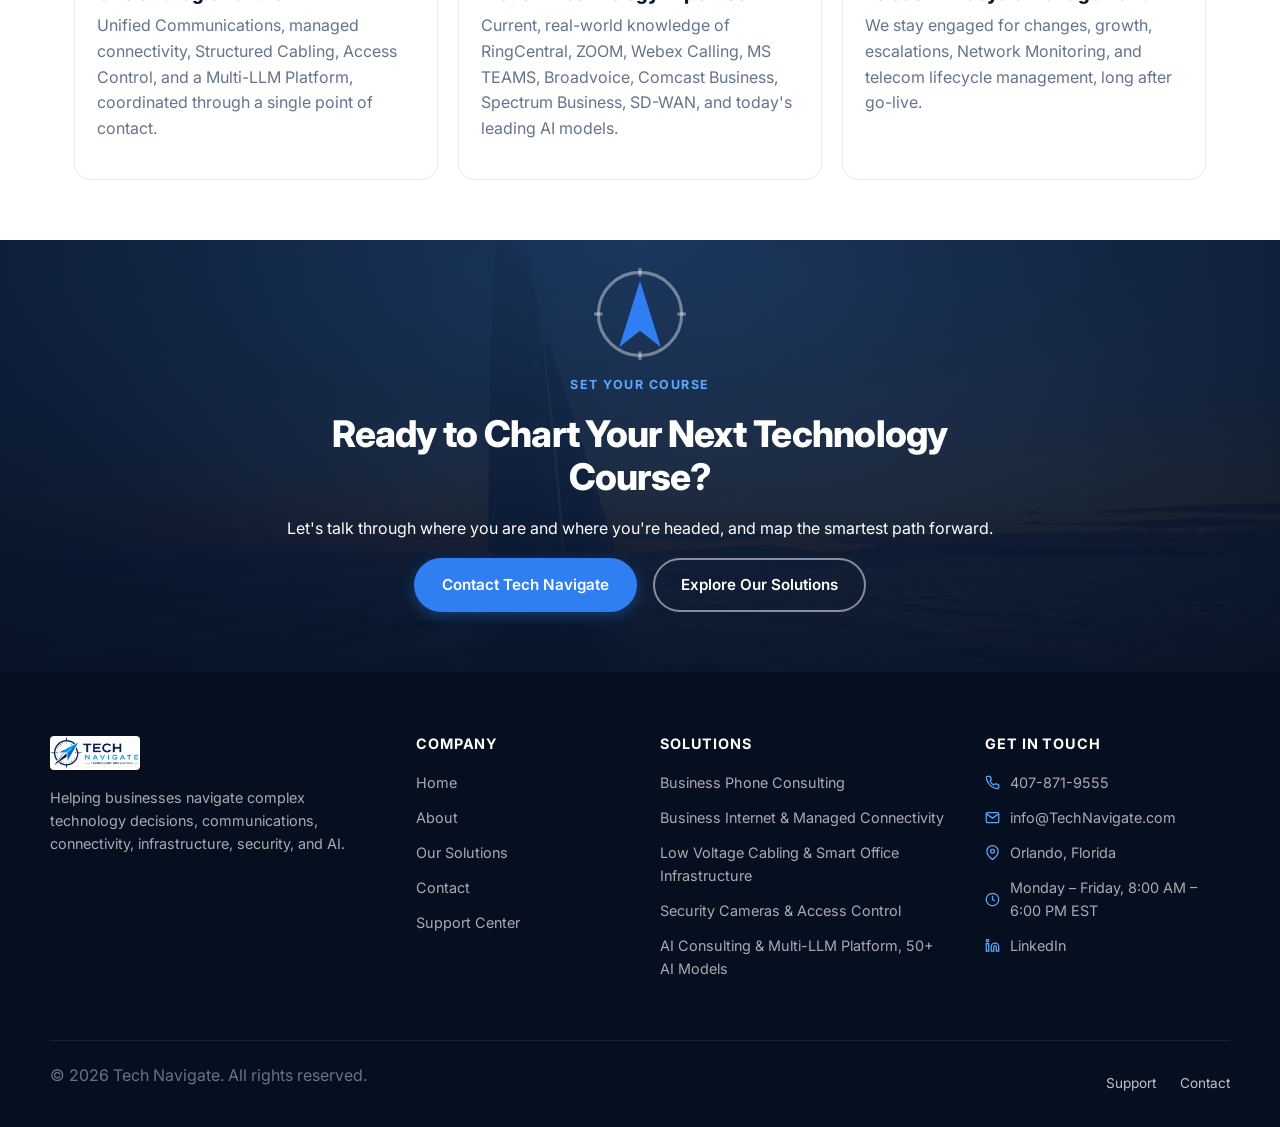
==== commit 15a93145: "Update index.html Update email to info@." ====
--- a/index.html
+++ b/index.html
@@ -12,17 +12,20 @@
 </script>
 <meta charset="UTF-8">
 <meta name="viewport" content="width=device-width, initial-scale=1">
-<title>Tech Navigate | Technology Advisor, Telecom Broker &amp; AI Consulting</title>
+<title>Tech Navigate | Technology Advisor &amp; Telecom Broker</title>
 <meta name="description" content="Vendor-Neutral Technology Consulting for Business Phone Systems, VoIP, UCaaS, business internet, fiber, SD-WAN, Low Voltage Cabling, Security Cameras, Access Control, and a Multi-LLM AI Platform.">
 <meta name="keywords" content="technology advisor, telecom broker, telecom consultant, Business Technology Planning, Business Technology Roadmap, UCaaS consultant, SD-WAN consulting, Unified Communications, VoIP, RingCentral, ZOOM, MS TEAMS, Webex Calling, Broadvoice, business internet, fiber internet, Comcast Business, Spectrum Business, WOW Business, Summit Broadband, Low Voltage Cabling, Structured Cabling, Security Cameras, Access Control, Smart Office, AI Consulting, AI Governance, Multi-LLM Platform, AI Readiness Assessment">
 <meta name="google-site-verification" content="iRJsbXmgvOK9GEF063qEODKQ9oXsMOYlzMEm0OtPBQo">
-<meta property="og:title" content="Tech Navigate | Technology Advisor, Telecom Broker &amp; AI Consulting">
+<link rel="canonical" href="https://technavigate.com/">
+<meta property="og:title" content="Tech Navigate | Technology Advisor &amp; Telecom Broker">
 <meta property="og:description" content="Vendor-Neutral Technology Consulting for Business Phone Systems, VoIP, UCaaS, business internet, fiber, SD-WAN, Low Voltage Cabling, Security Cameras, Access Control, and a Multi-LLM AI Platform.">
 <meta property="og:type" content="website">
+<meta property="og:image" content="https://technavigate.com/assets/sailboat.png">
+<meta property="og:url" content="https://technavigate.com/">
 <meta name="twitter:card" content="summary_large_image">
-<meta name="twitter:title" content="Tech Navigate | Technology Advisor, Telecom Broker &amp; AI Consulting">
+<meta name="twitter:title" content="Tech Navigate | Technology Advisor &amp; Telecom Broker">
 <meta name="twitter:description" content="Vendor-Neutral Technology Consulting for Business Phone Systems, VoIP, UCaaS, business internet, fiber, SD-WAN, Low Voltage Cabling, Security Cameras, Access Control, and a Multi-LLM AI Platform.">
-<link rel="preconnect" href="https://fonts.googleapis.com">
+<meta name="twitter:image" content="https://technavigate.com/assets/sailboat.png"><link rel="preconnect" href="https://fonts.googleapis.com">
 <link rel="preconnect" href="https://fonts.gstatic.com" crossorigin>
 <link href="https://fonts.googleapis.com/css2?family=Inter:wght@400;500;600;700;800&display=swap" rel="stylesheet">
 <link rel="icon" type="image/png" href="assets/favicon-v2.png">
@@ -55,6 +58,28 @@
     z-index: 200;
   }
 </style>
+<script type="application/ld+json">
+{
+  "@context": "https://schema.org",
+  "@type": "ProfessionalService",
+  "name": "Tech Navigate",
+  "url": "https://technavigate.com/",
+  "logo": "https://technavigate.com/assets/logo.jpg",
+  "image": "https://technavigate.com/assets/sailboat.png",
+  "telephone": "+1-407-871-9555",
+  "email": "info@TechNavigate.com",
+  "address": {
+    "@type": "PostalAddress",
+    "addressLocality": "Orlando",
+    "addressRegion": "FL",
+    "addressCountry": "US"
+  },
+  "sameAs": ["https://www.linkedin.com/company/tech-navigate"],
+  "founder": { "@type": "Person", "name": "Todd Kozak" },
+  "areaServed": "US",
+  "knowsAbout": ["Business Phone Systems", "VoIP", "UCaaS", "SD-WAN", "Business Internet", "Low Voltage Cabling", "Structured Cabling", "Security Cameras", "Access Control", "AI Consulting", "Multi-LLM Platform"]
+}
+</script>
 </head>
 <body>
 
@@ -270,7 +295,7 @@
     <div class="footer-col footer-contact">
       <h4>Get in Touch</h4>
       <a href="tel:+14078719555"><svg viewBox="0 0 24 24"><path d="M22 16.92v3a2 2 0 0 1-2.18 2 19.79 19.79 0 0 1-8.63-3.07 19.5 19.5 0 0 1-6-6 19.79 19.79 0 0 1-3.07-8.67A2 2 0 0 1 4.11 2h3a2 2 0 0 1 2 1.72c.127.96.362 1.903.7 2.81a2 2 0 0 1-.45 2.11L8.09 9.91a16 16 0 0 0 6 6l1.27-1.27a2 2 0 0 1 2.11-.45c.907.338 1.85.573 2.81.7A2 2 0 0 1 22 16.92z"/></svg>407-871-9555</a>
-      <a href="mailto:ToddKozak@TechNavigate.com"><svg viewBox="0 0 24 24"><path d="M4 4h16c1.1 0 2 .9 2 2v12c0 1.1-.9 2-2 2H4c-1.1 0-2-.9-2-2V6c0-1.1.9-2 2-2z"/><polyline points="22,6 12,13 2,6"/></svg>ToddKozak@TechNavigate.com</a>
+      <a href="mailto:info@TechNavigate.com"><svg viewBox="0 0 24 24"><path d="M4 4h16c1.1 0 2 .9 2 2v12c0 1.1-.9 2-2 2H4c-1.1 0-2-.9-2-2V6c0-1.1.9-2 2-2z"/><polyline points="22,6 12,13 2,6"/></svg>info@TechNavigate.com</a>
       <p><svg viewBox="0 0 24 24"><path d="M21 10c0 7-9 13-9 13s-9-6-9-13a9 9 0 0 1 18 0z"/><circle cx="12" cy="10" r="3"/></svg>Orlando, Florida</p>
       <p><svg viewBox="0 0 24 24"><circle cx="12" cy="12" r="10"/><polyline points="12 6 12 12 16 14"/></svg>Monday &ndash; Friday, 8:00 AM &ndash; 6:00 PM EST</p>
       <a href="https://www.linkedin.com/company/tech-navigate" target="_blank" rel="noopener"><svg viewBox="0 0 24 24"><path d="M16 8a6 6 0 0 1 6 6v7h-4v-7a2 2 0 0 0-2-2 2 2 0 0 0-2 2v7h-4v-7a6 6 0 0 1 6-6z"/><rect x="2" y="9" width="4" height="12"/><circle cx="4" cy="4" r="2"/></svg>LinkedIn</a>
